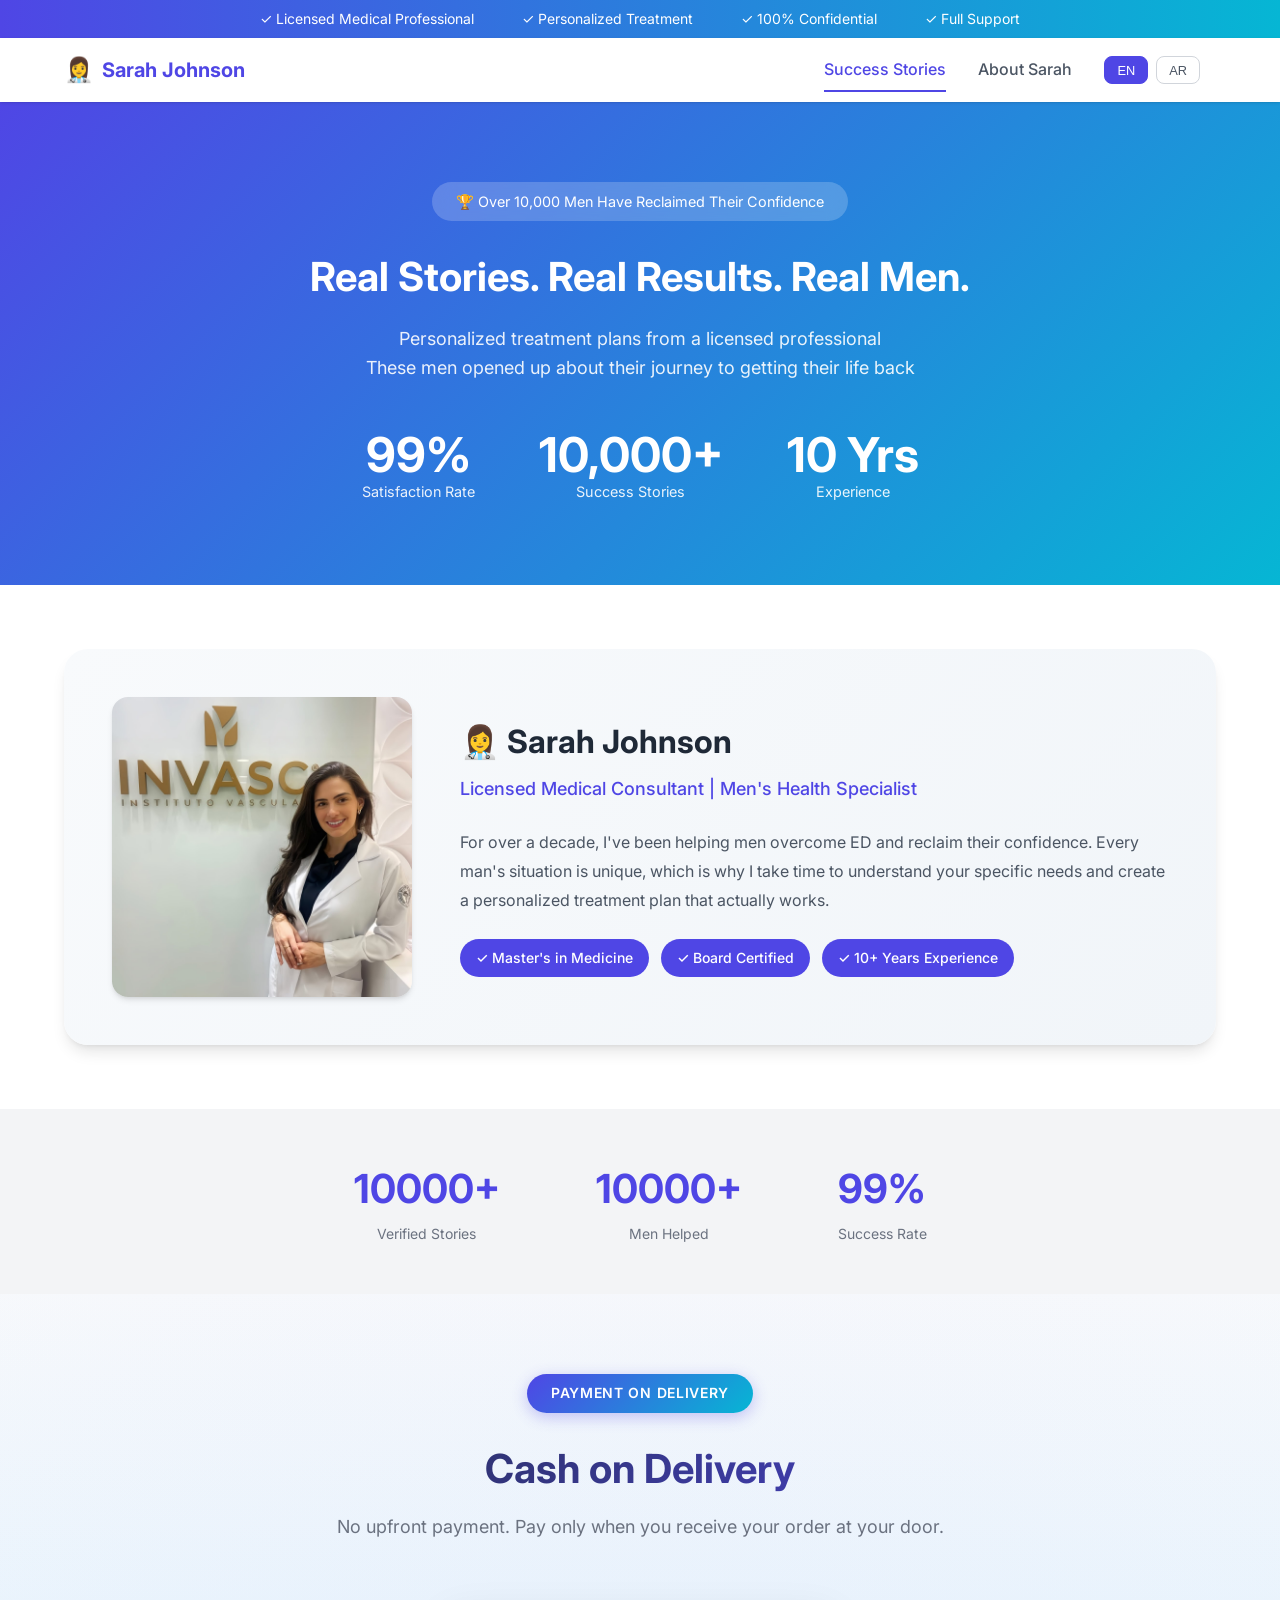
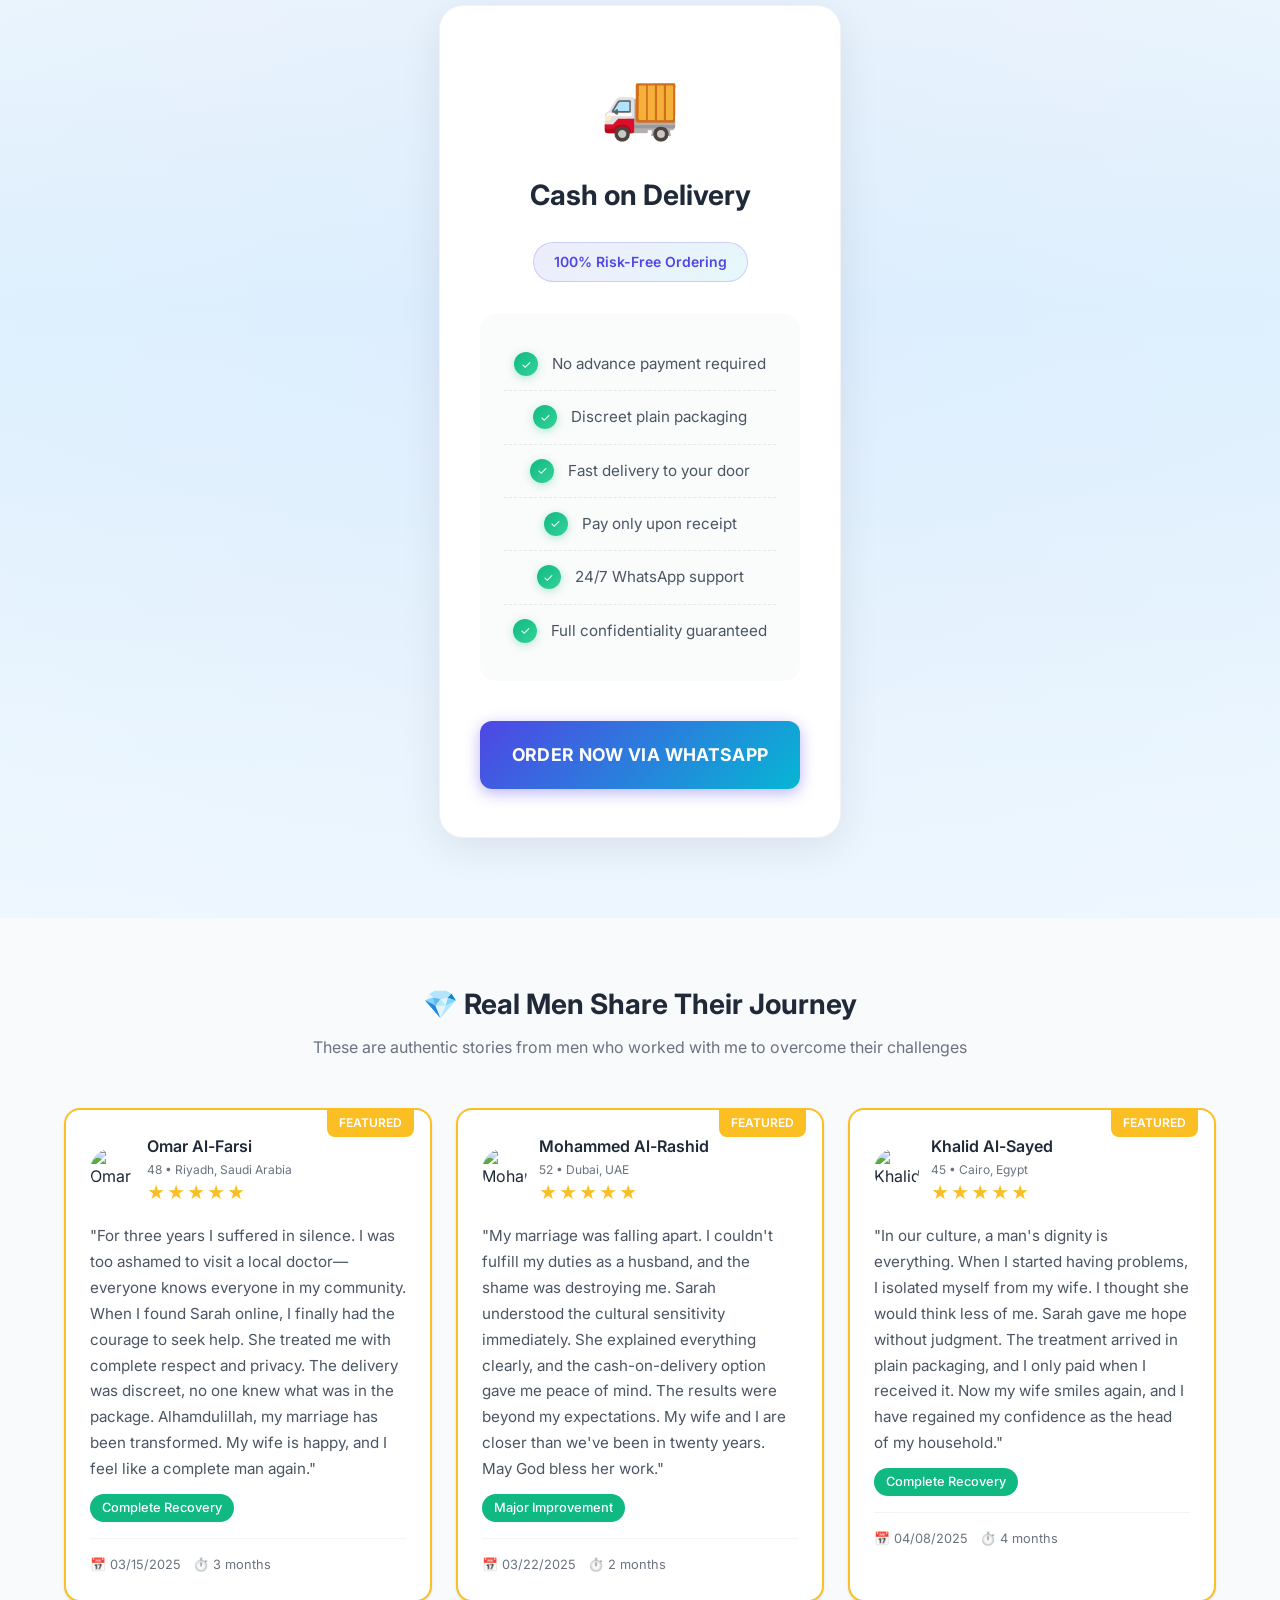
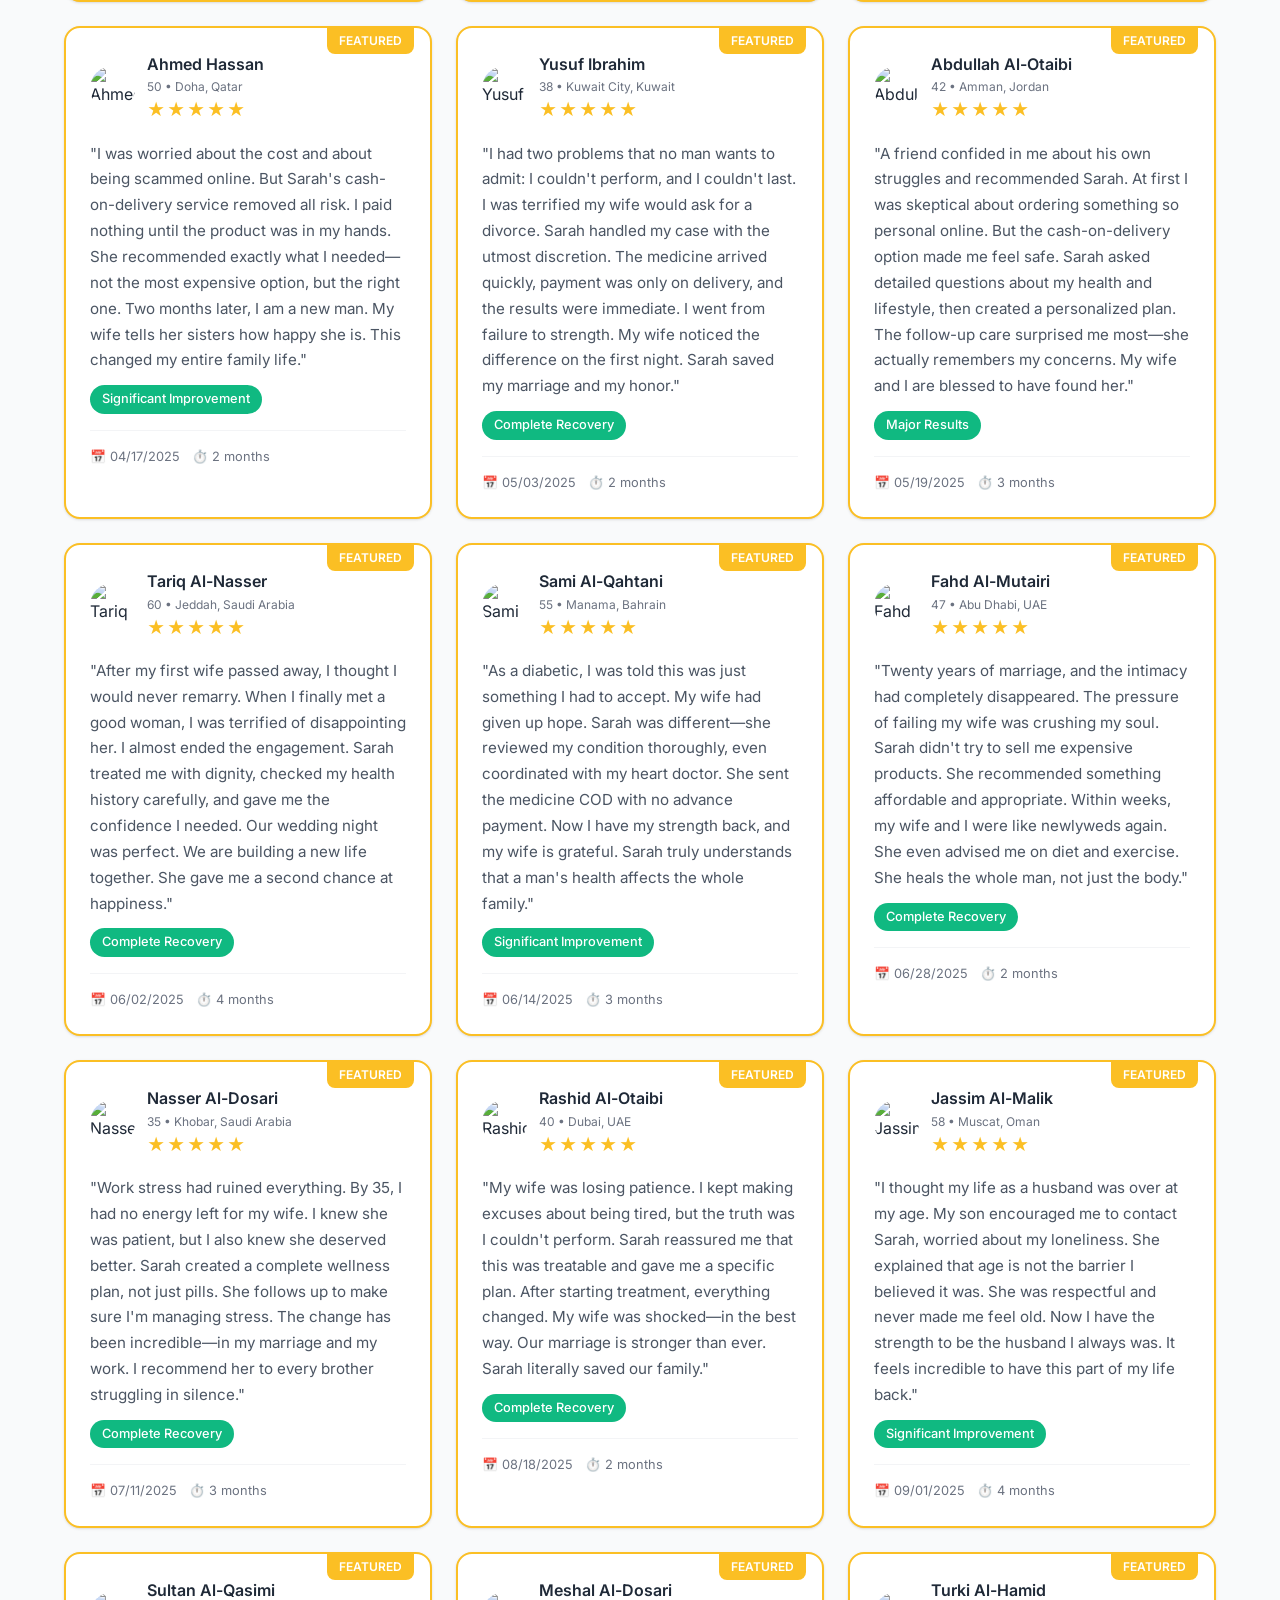
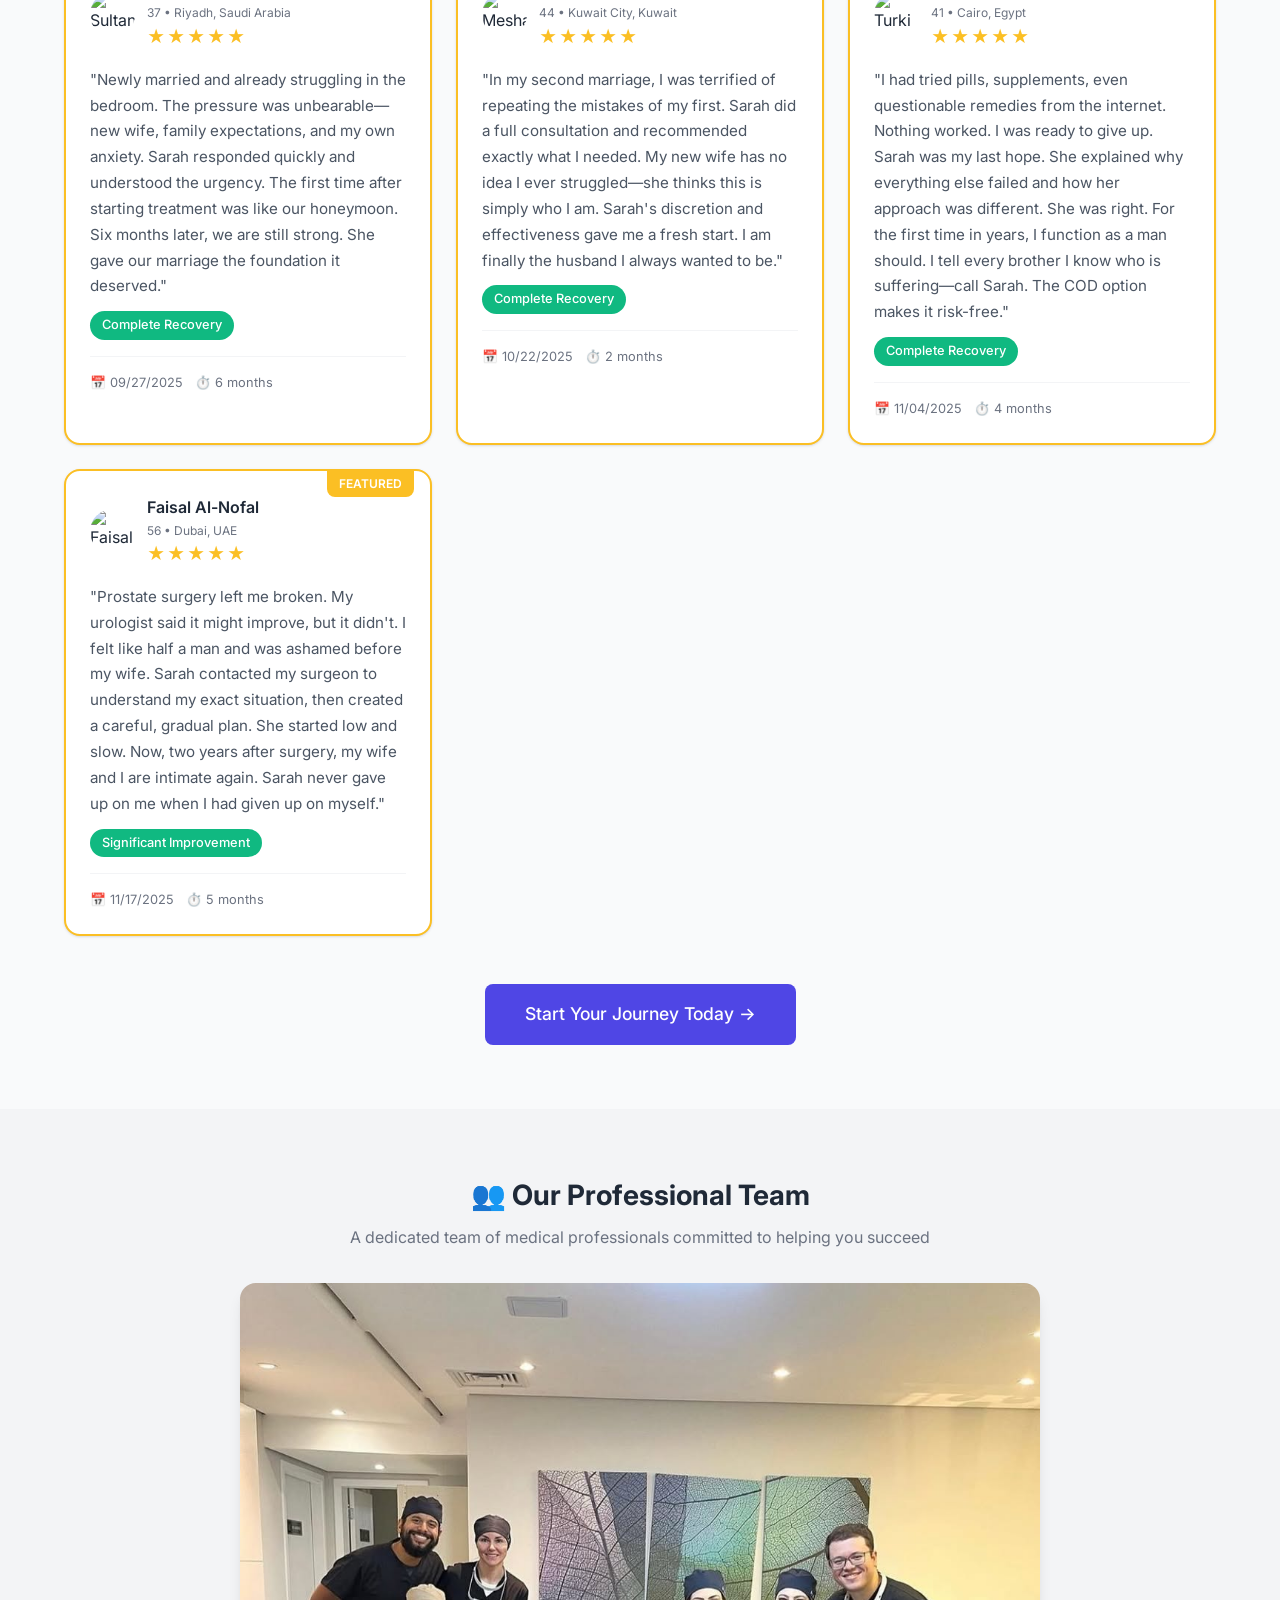
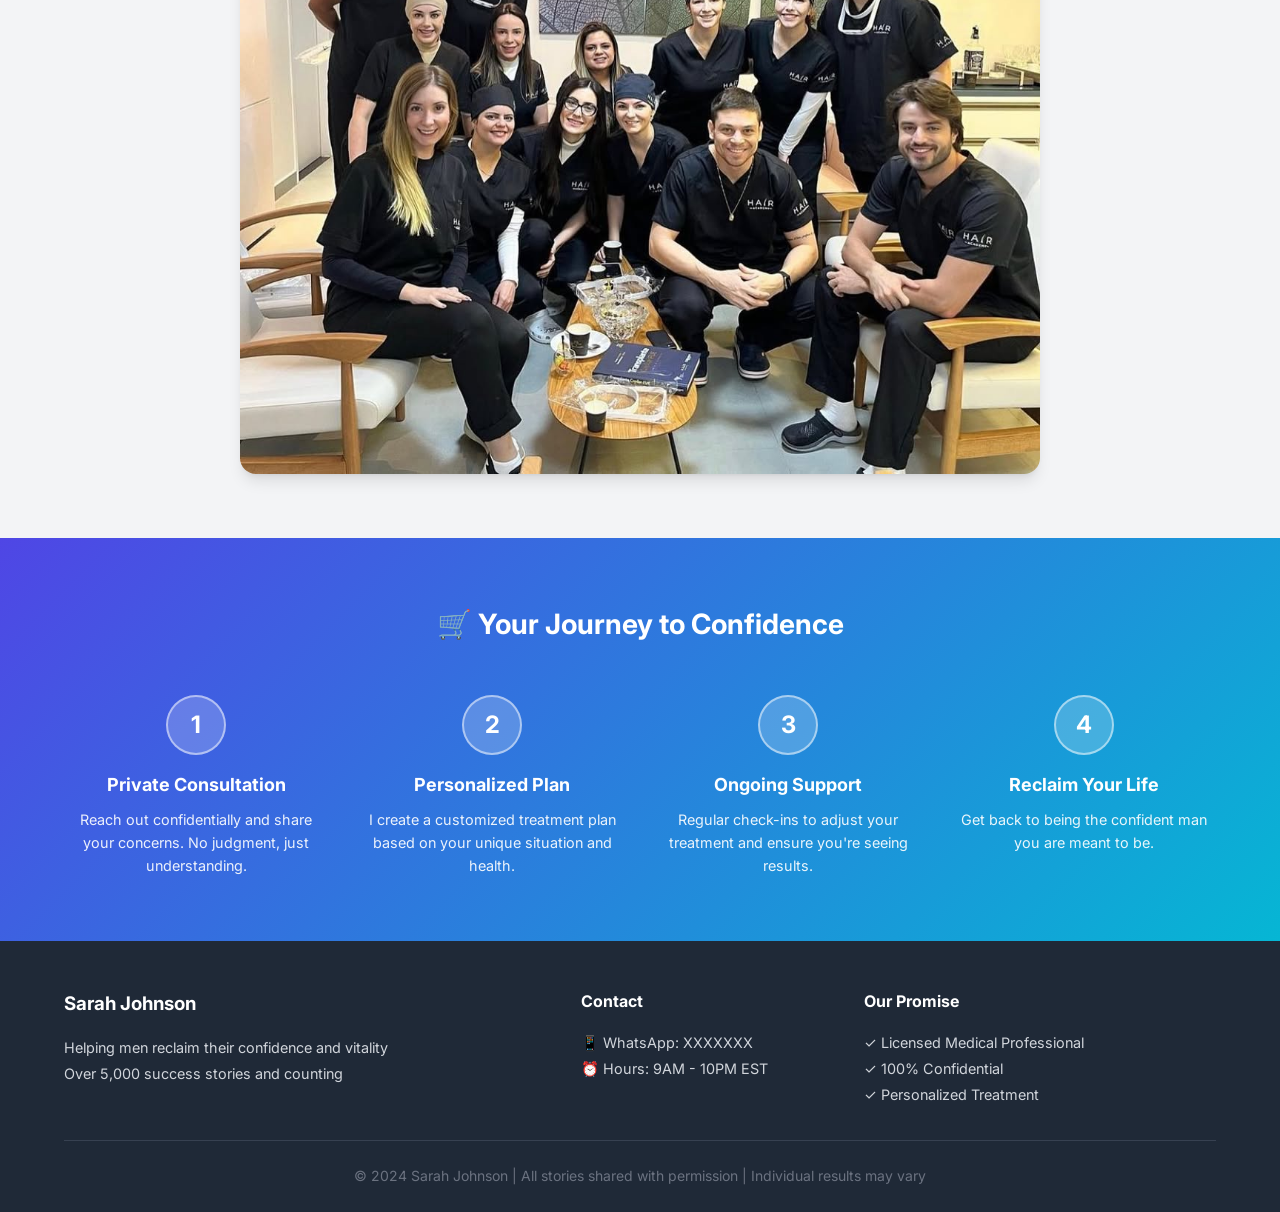
==== index.html @ 8a9eb0ef "Replace pricing with COD, update Arab avatars and culturally localized reviews" ====
<!DOCTYPE html>
<html lang="en">
<head>
    <meta charset="UTF-8">
    <meta name="viewport" content="width=device-width, initial-scale=1.0">
    <title>Sarah Johnson - Real Success Stories</title>
    <link rel="stylesheet" href="styles.css">
    <link href="https://fonts.googleapis.com/css2?family=Inter:wght@400;500;600;700&display=swap" rel="stylesheet">
</head>
<body>
    <!-- Trust Bar -->
    <div class="trust-bar">
        <div class="container">
            <span>✓ <span data-i18n="trust_licensed">Licensed Medical Professional</span></span>
            <span>✓ <span data-i18n="trust_personalized">Personalized Treatment</span></span>
            <span>✓ <span data-i18n="trust_confidential">100% Confidential</span></span>
            <span>✓ <span data-i18n="trust_support">Full Support</span></span>
        </div>
    </div>

    <!-- Navigation -->
    <nav class="navbar">
        <div class="container">
            <a href="index.html" class="logo">
                <span class="logo-icon">👩‍⚕️</span>
                <span data-i18n="sarah_name">Sarah Johnson</span>
            </a>
            <div class="nav-links">
                <a href="index.html" class="active" data-i18n="nav_home">Success Stories</a>
                <a href="about.html" data-i18n="nav_about">About Sarah</a>
                <div class="lang-switcher">
                    <button class="lang-btn" data-lang="en" onclick="setLanguage('en')">EN</button>
                    <button class="lang-btn" data-lang="ar" onclick="setLanguage('ar')">AR</button>
                </div>
            </div>
            <button class="mobile-menu-btn" onclick="toggleMobileMenu()">☰</button>
        </div>
    </nav>

    <!-- Mobile Menu -->
    <div class="mobile-menu" id="mobileMenu">
        <a href="index.html" data-i18n="nav_home">Success Stories</a>
        <a href="about.html" data-i18n="nav_about">About Sarah</a>
        <div style="padding: 0.75rem 1rem;">
            <button class="lang-btn" data-lang="en" onclick="setLanguage('en')">EN</button>
            <button class="lang-btn" data-lang="ar" onclick="setLanguage('ar')">AR</button>
        </div>
    </div>

    <!-- Hero Section -->
    <section class="hero">
        <div class="container">
            <div class="hero-badge">🏆 <span data-i18n="hero_badge">Over 10,000 Men Have Reclaimed Their Confidence</span></div>
            <h1 data-i18n="hero_title">Real Stories. Real Results. Real Men.</h1>
            <p><span data-i18n="hero_desc">Personalized treatment plans from a licensed professional</span><br><span data-i18n="hero_subdesc">These men opened up about their journey to getting their life back</span></p>
            <div class="hero-stats">
                <div class="hero-stat">
                    <span class="hero-stat-number" data-i18n="hero_stat1_num">99%</span>
                    <span class="hero-stat-label" data-i18n="hero_stat1_label">Satisfaction Rate</span>
                </div>
                <div class="hero-stat">
                    <span class="hero-stat-number" data-i18n="hero_stat2_num">10,000+</span>
                    <span class="hero-stat-label" data-i18n="hero_stat2_label">Success Stories</span>
                </div>
                <div class="hero-stat">
                    <span class="hero-stat-number" data-i18n="hero_stat3_num">10 Yrs</span>
                    <span class="hero-stat-label" data-i18n="hero_stat3_label">Experience</span>
                </div>
            </div>
        </div>
    </section>

    <!-- Sarah Intro -->
    <section class="sarah-intro">
        <div class="container">
            <div class="sarah-card">
                <div class="sarah-image">
                    <img src="sarah.jpg" alt="Sarah Johnson" onerror="this.style.display='none'">
                </div>
                <div class="sarah-info">
                    <h2>👩‍⚕️ <span data-i18n="sarah_name">Sarah Johnson</span></h2>
                    <p class="sarah-title" data-i18n="sarah_title">Licensed Medical Consultant | Men's Health Specialist</p>
                    <p class="sarah-desc" data-i18n="sarah_desc">For over a decade, I've been helping men overcome ED and reclaim their confidence. Every man's situation is unique, which is why I take time to understand your specific needs and create a personalized treatment plan that actually works.</p>
                    <div class="sarah-certs">
                        <span class="cert-badge">✓ <span data-i18n="sarah_cert1">Master's in Medicine</span></span>
                        <span class="cert-badge">✓ <span data-i18n="sarah_cert2">Board Certified</span></span>
                        <span class="cert-badge">✓ <span data-i18n="sarah_cert3">10+ Years Experience</span></span>
                    </div>
                </div>
            </div>
        </div>
    </section>

    <!-- Stats -->
    <section class="stats">
        <div class="container">
            <div class="stat-item">
                <span class="stat-number" id="totalReviews">0</span>
                <span class="stat-label" data-i18n="stat_reviews">Verified Stories</span>
            </div>
            <div class="stat-item">
                <span class="stat-number" id="verifiedClients">0</span>
                <span class="stat-label" data-i18n="stat_clients">Men Helped</span>
            </div>
            <div class="stat-item">
                <span class="stat-number" id="successRate">0%</span>
                <span class="stat-label" data-i18n="stat_rate">Success Rate</span>
            </div>
        </div>
    </section>

    <!-- COD Section -->
    <section class="pricing-section">
        <div class="container">
            <div class="section-header">
                <span class="section-badge" data-i18n="cod_badge">Payment on Delivery</span>
                <h2 data-i18n="cod_title">Cash on Delivery</h2>
                <p data-i18n="cod_desc">No upfront payment. Pay only when you receive your order at your door.</p>
            </div>
            <div class="pricing-cards">
                <div class="pricing-card" style="grid-column: 1 / -1; max-width: 600px; margin: 0 auto;">
                    <div style="font-size: 4rem; margin-bottom: 1rem;">🚚</div>
                    <h3 class="pricing-title" data-i18n="cod_title">Cash on Delivery</h3>
                    <div class="pricing-subtitle" data-i18n="cod_subtitle">100% Risk-Free Ordering</div>
                    <ul class="pricing-features" style="text-align: center;">
                        <li style="justify-content: center;"><span class="check">✓</span> <span data-i18n="cod_feat1">No advance payment required</span></li>
                        <li style="justify-content: center;"><span class="check">✓</span> <span data-i18n="cod_feat2">Discreet plain packaging</span></li>
                        <li style="justify-content: center;"><span class="check">✓</span> <span data-i18n="cod_feat3">Fast delivery to your door</span></li>
                        <li style="justify-content: center;"><span class="check">✓</span> <span data-i18n="cod_feat4">Pay only upon receipt</span></li>
                        <li style="justify-content: center;"><span class="check">✓</span> <span data-i18n="cod_feat5">24/7 WhatsApp support</span></li>
                        <li style="justify-content: center;"><span class="check">✓</span> <span data-i18n="cod_feat6">Full confidentiality guaranteed</span></li>
                    </ul>
                    <a href="#" class="pricing-btn pricing-btn-primary" onclick="alert(getTranslation('alert_contact', currentLang)); return false;" data-i18n="cod_btn">Order Now via WhatsApp</a>
                </div>
            </div>
        </div>
    </section>

    <!-- Featured Reviews -->
    <section class="featured-reviews">
        <div class="container">
            <div class="section-header">
                <h2>💎 <span data-i18n="reviews_title">Real Men Share Their Journey</span></h2>
                <p data-i18n="reviews_desc">These are authentic stories from men who worked with me to overcome their challenges</p>
            </div>
            <div class="reviews-grid" id="featuredReviews">
                <!-- Reviews loaded by JavaScript -->
            </div>
            <div class="text-center" style="margin-top: 3rem;">
                <a href="#" class="btn-primary btn-large" onclick="alert(getTranslation('alert_contact', currentLang)); return false;" data-i18n="btn_start">Start Your Journey Today →</a>
            </div>
        </div>
    </section>

    <!-- Team Section -->
    <section class="team-section">
        <div class="container">
            <h2>👥 <span data-i18n="team_title">Our Professional Team</span></h2>
            <p class="section-desc" data-i18n="team_desc">A dedicated team of medical professionals committed to helping you succeed</p>
            <div class="team-image">
                <img src="team.jpg" alt="Our Medical Team" onerror="this.style.display='none'; this.parentElement.innerHTML='<div style=\'padding: 80px; text-align: center; color: #999;\'>Team Photo</div>';">
            </div>
        </div>
    </section>

    <!-- Process -->
    <section class="process">
        <div class="container">
            <h2>🛒 <span data-i18n="process_title">Your Journey to Confidence</span></h2>
            <div class="process-steps">
                <div class="process-step">
                    <div class="step-number">1</div>
                    <h3 data-i18n="step1_title">Private Consultation</h3>
                    <p data-i18n="step1_desc">Reach out confidentially and share your concerns. No judgment, just understanding.</p>
                </div>
                <div class="process-step">
                    <div class="step-number">2</div>
                    <h3 data-i18n="step2_title">Personalized Plan</h3>
                    <p data-i18n="step2_desc">I create a customized treatment plan based on your unique situation and health.</p>
                </div>
                <div class="process-step">
                    <div class="step-number">3</div>
                    <h3 data-i18n="step3_title">Ongoing Support</h3>
                    <p data-i18n="step3_desc">Regular check-ins to adjust your treatment and ensure you're seeing results.</p>
                </div>
                <div class="process-step">
                    <div class="step-number">4</div>
                    <h3 data-i18n="step4_title">Reclaim Your Life</h3>
                    <p data-i18n="step4_desc">Get back to being the confident man you are meant to be.</p>
                </div>
            </div>
        </div>
    </section>

    <!-- Footer -->
    <footer class="footer">
        <div class="container">
            <div class="footer-content">
                <div class="footer-section">
                    <h3 data-i18n="sarah_name">Sarah Johnson</h3>
                    <p><span data-i18n="footer_tagline">Helping men reclaim their confidence and vitality</span><br><span data-i18n="footer_stories">Over 5,000 success stories and counting</span></p>
                </div>
                <div class="footer-section">
                    <h4 data-i18n="footer_contact">Contact</h4>
                    <p>📱 <span data-i18n="footer_whatsapp">WhatsApp: XXXXXXX</span></p>
                    <p>⏰ <span data-i18n="footer_hours">Hours: 9AM - 10PM EST</span></p>
                </div>
                <div class="footer-section">
                    <h4 data-i18n="footer_promise">Our Promise</h4>
                    <p>✓ <span data-i18n="trust_licensed">Licensed Professional</span><br>✓ <span data-i18n="trust_confidential">100% Confidential</span><br>✓ <span data-i18n="trust_personalized">Personalized Care</span></p>
                </div>
            </div>
            <div class="footer-bottom">
                <p data-i18n="footer_copy">© 2024 Sarah Johnson | All stories shared with permission | Individual results may vary</p>
            </div>
        </div>
    </footer>

    <script src="data.js"></script>
    <script src="app.js"></script>
</body>
</html>
---- styles.css ----
/* Base Styles Reset */
* {
    margin: 0;
    padding: 0;
    box-sizing: border-box;
}

:root {
    --primary-color: #4f46e5;
    --primary-hover: #4338ca;
    --secondary-color: #06b6d4;
    --success-color: #10b981;
    --warning-color: #f59e0b;
    --danger-color: #ef4444;
    --gold-color: #fbbf24;
    --gray-50: #f9fafb;
    --gray-100: #f3f4f6;
    --gray-200: #e5e7eb;
    --gray-300: #d1d5db;
    --gray-400: #9ca3af;
    --gray-500: #6b7280;
    --gray-600: #4b5563;
    --gray-700: #374151;
    --gray-800: #1f2937;
    --gray-900: #111827;
    --shadow-sm: 0 1px 2px 0 rgba(0, 0, 0, 0.05);
    --shadow: 0 1px 3px 0 rgba(0, 0, 0, 0.1), 0 1px 2px -1px rgba(0, 0, 0, 0.1);
    --shadow-md: 0 4px 6px -1px rgba(0, 0, 0, 0.1), 0 2px 4px -2px rgba(0, 0, 0, 0.1);
    --shadow-lg: 0 10px 15px -3px rgba(0, 0, 0, 0.1), 0 4px 6px -4px rgba(0, 0, 0, 0.1);
    --shadow-xl: 0 20px 25px -5px rgba(0, 0, 0, 0.1), 0 8px 10px -6px rgba(0, 0, 0, 0.1);
    --radius-sm: 0.25rem;
    --radius: 0.5rem;
    --radius-md: 0.75rem;
    --radius-lg: 1rem;
    --radius-xl: 1.5rem;
}

body {
    font-family: 'Inter', -apple-system, BlinkMacSystemFont, 'Segoe UI', Roboto, 'Helvetica Neue', Arial, sans-serif;
    line-height: 1.6;
    color: var(--gray-800);
    background-color: var(--gray-50);
}

body[dir="rtl"] {
    font-family: 'Inter', 'Segoe UI', 'Tahoma', 'Arial', sans-serif;
}

.container {
    max-width: 1200px;
    margin: 0 auto;
    padding: 0 1.5rem;
}

/* Language Switcher */
.lang-switcher {
    display: flex;
    align-items: center;
    gap: 0.5rem;
    margin-right: 1rem;
}

body[dir="rtl"] .lang-switcher {
    margin-right: 0;
    margin-left: 1rem;
}

.lang-btn {
    background: transparent;
    border: 1px solid var(--gray-300);
    color: var(--gray-600);
    padding: 0.35rem 0.75rem;
    border-radius: var(--radius);
    font-size: 0.8rem;
    font-weight: 500;
    cursor: pointer;
    transition: all 0.2s;
}

.lang-btn:hover,
.lang-btn.active {
    background: var(--primary-color);
    color: white;
    border-color: var(--primary-color);
}

/* Top Trust Bar */
.trust-bar {
    background: linear-gradient(90deg, var(--primary-color), var(--secondary-color));
    color: white;
    padding: 0.5rem 0;
}

.trust-bar .container {
    display: flex;
    justify-content: center;
    gap: 3rem;
    font-size: 0.875rem;
}

.trust-bar span {
    display: flex;
    align-items: center;
    gap: 0.25rem;
}

body[dir="rtl"] .trust-bar span {
    flex-direction: row-reverse;
}

/* Navigation Bar */
.navbar {
    background: white;
    box-shadow: var(--shadow);
    position: sticky;
    top: 0;
    z-index: 100;
}

.navbar .container {
    display: flex;
    align-items: center;
    justify-content: space-between;
    height: 4rem;
}

.logo {
    display: flex;
    align-items: center;
    gap: 0.5rem;
    font-size: 1.25rem;
    font-weight: 700;
    color: var(--primary-color);
    text-decoration: none;
}

body[dir="rtl"] .logo {
    flex-direction: row-reverse;
}

.logo-icon {
    font-size: 1.5rem;
}

.nav-links {
    display: flex;
    align-items: center;
    gap: 2rem;
}

.nav-links a {
    color: var(--gray-600);
    text-decoration: none;
    font-weight: 500;
    padding: 0.5rem 0;
    border-bottom: 2px solid transparent;
    transition: all 0.2s;
}

.nav-links a:hover,
.nav-links a.active {
    color: var(--primary-color);
    border-bottom-color: var(--primary-color);
}

.mobile-menu-btn {
    display: none;
    background: none;
    border: none;
    font-size: 1.5rem;
    cursor: pointer;
    color: var(--gray-600);
}

.mobile-menu {
    display: none;
    position: absolute;
    top: 4rem;
    left: 0;
    right: 0;
    background: white;
    box-shadow: var(--shadow-lg);
    padding: 1rem;
    z-index: 99;
}

.mobile-menu a {
    display: block;
    padding: 0.75rem 1rem;
    color: var(--gray-700);
    text-decoration: none;
    border-radius: var(--radius);
    transition: background 0.2s;
}

.mobile-menu a:hover {
    background: var(--gray-100);
}

.mobile-menu.show {
    display: block;
}

/* Hero Section */
.hero {
    background: linear-gradient(135deg, var(--primary-color) 0%, var(--secondary-color) 100%);
    color: white;
    padding: 5rem 0;
    text-align: center;
}

.hero-badge {
    display: inline-block;
    background: rgba(255,255,255,0.2);
    padding: 0.5rem 1.5rem;
    border-radius: 2rem;
    font-size: 0.9rem;
    margin-bottom: 1.5rem;
    backdrop-filter: blur(10px);
}

.hero h1 {
    font-size: 2.5rem;
    font-weight: 700;
    margin-bottom: 1rem;
}

.hero p {
    font-size: 1.125rem;
    opacity: 0.9;
    margin-bottom: 2rem;
}

.hero-stats {
    display: flex;
    justify-content: center;
    gap: 4rem;
    margin-top: 3rem;
}

.hero-stat {
    text-align: center;
}

.hero-stat-number {
    display: block;
    font-size: 3rem;
    font-weight: 700;
    line-height: 1;
}

.hero-stat-label {
    font-size: 0.9rem;
    opacity: 0.9;
    margin-top: 0.5rem;
}

/* Sarah Intro Card */
.sarah-intro {
    padding: 4rem 0;
    background: white;
}

.sarah-card {
    display: grid;
    grid-template-columns: 300px 1fr;
    gap: 3rem;
    background: linear-gradient(135deg, #f8fafc 0%, #f1f5f9 100%);
    border-radius: var(--radius-xl);
    padding: 3rem;
    box-shadow: var(--shadow-lg);
    align-items: center;
}

body[dir="rtl"] .sarah-card {
    direction: rtl;
}

.sarah-image {
    width: 100%;
    aspect-ratio: 1;
    border-radius: var(--radius-lg);
    overflow: hidden;
    box-shadow: var(--shadow-md);
}

.sarah-image img {
    width: 100%;
    height: 100%;
    object-fit: cover;
}

.sarah-info h2 {
    font-size: 2rem;
    color: var(--gray-800);
    margin-bottom: 0.5rem;
}

.sarah-title {
    font-size: 1.125rem;
    color: var(--primary-color);
    font-weight: 500;
    margin-bottom: 1.5rem;
}

.sarah-desc {
    color: var(--gray-600);
    line-height: 1.8;
    margin-bottom: 1.5rem;
    font-size: 1rem;
}

.sarah-certs {
    display: flex;
    gap: 0.75rem;
    flex-wrap: wrap;
}

body[dir="rtl"] .sarah-certs {
    flex-direction: row-reverse;
    justify-content: flex-start;
}

.cert-badge {
    background: var(--primary-color);
    color: white;
    padding: 0.5rem 1rem;
    border-radius: 2rem;
    font-size: 0.875rem;
    font-weight: 500;
}

/* Statistics */
.stats {
    background: var(--gray-100);
    padding: 3rem 0;
}

.stats .container {
    display: flex;
    justify-content: center;
    gap: 6rem;
}

.stat-item {
    text-align: center;
}

.stat-number {
    display: block;
    font-size: 2.5rem;
    font-weight: 700;
    color: var(--primary-color);
}

.stat-label {
    color: var(--gray-500);
    font-size: 0.875rem;
}

/* Featured Reviews */
.featured-reviews {
    padding: 4rem 0;
}

.section-header {
    text-align: center;
    margin-bottom: 3rem;
}

.section-header h2 {
    font-size: 1.75rem;
    color: var(--gray-800);
    margin-bottom: 0.5rem;
}

.section-header p {
    color: var(--gray-500);
}

.reviews-grid {
    display: grid;
    grid-template-columns: repeat(3, 1fr);
    gap: 1.5rem;
}

.review-card {
    background: white;
    border-radius: var(--radius-lg);
    padding: 1.5rem;
    box-shadow: var(--shadow);
    border: 1px solid var(--gray-200);
    transition: all 0.3s;
    text-align: left;
}

body[dir="rtl"] .review-card {
    text-align: right;
}

.review-card:hover {
    box-shadow: var(--shadow-lg);
    transform: translateY(-3px);
}

.review-card.featured {
    border: 2px solid var(--gold-color);
    position: relative;
}

.review-card.featured::before {
    content: 'FEATURED';
    position: absolute;
    top: -1px;
    right: 1rem;
    background: var(--gold-color);
    color: white;
    font-size: 0.75rem;
    font-weight: 600;
    padding: 0.25rem 0.75rem;
    border-radius: 0 0 var(--radius) var(--radius);
}

body[dir="rtl"] .review-card.featured::before {
    right: auto;
    left: 1rem;
    border-radius: 0 0 var(--radius) var(--radius);
}

.review-header {
    display: flex;
    align-items: center;
    justify-content: space-between;
    margin-bottom: 1rem;
}

.reviewer-info {
    display: flex;
    align-items: center;
    gap: 0.75rem;
}

body[dir="rtl"] .reviewer-info {
    flex-direction: row-reverse;
}

.reviewer-avatar {
    width: 45px;
    height: 45px;
    border-radius: 50%;
    background: linear-gradient(135deg, var(--primary-color), var(--secondary-color));
    color: white;
    display: flex;
    align-items: center;
    justify-content: center;
    font-weight: 600;
    font-size: 1rem;
    flex-shrink: 0;
}

.reviewer-avatar-img {
    width: 45px;
    height: 45px;
    border-radius: 50%;
    object-fit: cover;
    flex-shrink: 0;
}

.reviewer-name {
    font-weight: 600;
    color: var(--gray-800);
}

.reviewer-name span {
    display: block;
    font-size: 0.75rem;
    color: var(--gray-500);
    font-weight: 400;
}

.review-rating {
    display: flex;
    gap: 0.125rem;
}

body[dir="rtl"] .review-rating {
    flex-direction: row-reverse;
    justify-content: flex-end;
}

.star {
    color: var(--gold-color);
    font-size: 1.1rem;
}

.star.empty {
    color: var(--gray-300);
}

.review-product {
    font-size: 0.875rem;
    color: var(--primary-color);
    font-weight: 500;
    margin-bottom: 0.75rem;
    padding: 0.375rem 0.75rem;
    background: rgba(79, 70, 229, 0.1);
    border-radius: var(--radius);
    display: inline-block;
}

.review-content {
    color: var(--gray-600);
    line-height: 1.7;
    font-size: 0.95rem;
}

.review-meta {
    display: flex;
    flex-wrap: wrap;
    gap: 0.75rem;
    margin-top: 1rem;
    padding-top: 1rem;
    border-top: 1px solid var(--gray-100);
    font-size: 0.8rem;
    color: var(--gray-500);
}

body[dir="rtl"] .review-meta {
    flex-direction: row-reverse;
    justify-content: flex-start;
}

.effect-tag {
    display: inline-block;
    padding: 0.25rem 0.75rem;
    background: var(--success-color);
    color: white;
    font-size: 0.8rem;
    border-radius: 2rem;
    margin-top: 0.75rem;
    font-weight: 500;
}

/* Team Section */
.team-section {
    background: var(--gray-100);
    padding: 4rem 0;
}

.team-section h2 {
    text-align: center;
    font-size: 1.75rem;
    margin-bottom: 0.5rem;
}

.team-section .section-desc {
    text-align: center;
    color: var(--gray-500);
    margin-bottom: 2rem;
}

.team-image {
    max-width: 800px;
    margin: 0 auto;
    border-radius: var(--radius-lg);
    overflow: hidden;
    box-shadow: var(--shadow-lg);
}

.team-image img {
    width: 100%;
    height: auto;
    display: block;
}

/* Process Steps */
.process {
    background: linear-gradient(135deg, var(--primary-color) 0%, var(--secondary-color) 100%);
    color: white;
    padding: 4rem 0;
}

.process h2 {
    text-align: center;
    font-size: 1.75rem;
    margin-bottom: 3rem;
}

.process-steps {
    display: grid;
    grid-template-columns: repeat(4, 1fr);
    gap: 2rem;
}

.process-step {
    text-align: center;
}

.step-number {
    width: 60px;
    height: 60px;
    background: rgba(255,255,255,0.2);
    border-radius: 50%;
    display: flex;
    align-items: center;
    justify-content: center;
    font-size: 1.5rem;
    font-weight: 700;
    margin: 0 auto 1rem;
    border: 2px solid rgba(255,255,255,0.5);
}

.process-step h3 {
    font-size: 1.125rem;
    margin-bottom: 0.5rem;
}

.process-step p {
    opacity: 0.9;
    font-size: 0.9rem;
}

/* Buttons */
.btn-primary {
    display: inline-block;
    padding: 0.75rem 1.5rem;
    background: var(--primary-color);
    color: white;
    border: none;
    border-radius: var(--radius);
    font-size: 1rem;
    font-weight: 500;
    cursor: pointer;
    transition: all 0.2s;
    text-decoration: none;
}

.btn-primary:hover {
    background: var(--primary-hover);
    transform: translateY(-2px);
    box-shadow: var(--shadow-md);
}

.btn-large {
    padding: 1rem 2.5rem;
    font-size: 1.1rem;
}

.text-center {
    text-align: center;
}

/* Footer */
.footer {
    background: var(--gray-800);
    color: var(--gray-300);
    padding: 3rem 0 1.5rem;
}

.footer-content {
    display: grid;
    grid-template-columns: 2fr 1fr 1.5fr;
    gap: 3rem;
    margin-bottom: 2rem;
}

.footer-section h3,
.footer-section h4 {
    color: white;
    margin-bottom: 1rem;
}

.footer-section p {
    font-size: 0.9rem;
    line-height: 1.8;
}

.footer-bottom {
    border-top: 1px solid var(--gray-700);
    padding-top: 1.5rem;
    text-align: center;
    font-size: 0.875rem;
    color: var(--gray-500);
}

/* Page Header */
.page-header {
    background: linear-gradient(135deg, var(--primary-color) 0%, var(--secondary-color) 100%);
    color: white;
    padding: 3rem 0;
    text-align: center;
}

.page-header h1 {
    font-size: 2rem;
    font-weight: 700;
    margin-bottom: 0.5rem;
}

.page-header p {
    opacity: 0.9;
}

/* About Page Styles */
.about-section {
    padding: 3rem 0;
}

.about-content {
    max-width: 900px;
    margin: 0 auto;
}

.about-card {
    background: white;
    border-radius: var(--radius-lg);
    padding: 2rem;
    margin-bottom: 1.5rem;
    box-shadow: var(--shadow);
}

.about-card h2 {
    font-size: 1.5rem;
    margin-bottom: 1.5rem;
    color: var(--gray-800);
}

/* Sarah Profile */
.sarah-profile {
    display: grid;
    grid-template-columns: 280px 1fr;
    gap: 2.5rem;
    align-items: start;
}

body[dir="rtl"] .sarah-profile {
    direction: rtl;
}

.profile-image {
    border-radius: var(--radius-lg);
    overflow: hidden;
    box-shadow: var(--shadow-md);
}

.profile-image img {
    width: 100%;
    height: auto;
    display: block;
}

.profile-info h2 {
    font-size: 2rem;
    margin-bottom: 0.5rem;
}

.profile-title {
    color: var(--primary-color);
    font-weight: 500;
    font-size: 1.125rem;
    margin-bottom: 1rem;
}

.profile-divider {
    width: 60px;
    height: 3px;
    background: var(--primary-color);
    margin: 1rem 0;
}

body[dir="rtl"] .profile-divider {
    margin: 1rem auto 1rem 0;
}

.profile-info p {
    color: var(--gray-600);
    line-height: 1.8;
    margin-bottom: 1rem;
}

/* Qualifications List */
.qualification-list {
    display: grid;
    gap: 1.25rem;
}

.qual-item {
    display: flex;
    gap: 1rem;
    align-items: flex-start;
}

body[dir="rtl"] .qual-item {
    flex-direction: row-reverse;
}

.qual-icon {
    font-size: 1.5rem;
}

.qual-item h4 {
    font-size: 1rem;
    color: var(--gray-800);
    margin-bottom: 0.25rem;
}

.qual-item p {
    color: var(--gray-500);
    font-size: 0.9rem;
}

/* Service Features */
.features-grid {
    display: grid;
    grid-template-columns: repeat(2, 1fr);
    gap: 1.5rem;
}

.feature-item {
    display: flex;
    flex-direction: column;
    gap: 0.5rem;
}

body[dir="rtl"] .feature-item {
    align-items: flex-end;
    text-align: right;
}

.feature-icon {
    width: 40px;
    height: 40px;
    background: var(--primary-color);
    color: white;
    border-radius: 50%;
    display: flex;
    align-items: center;
    justify-content: center;
    font-weight: 600;
    font-size: 1.1rem;
}

.feature-item h3 {
    font-size: 1.1rem;
    color: var(--gray-800);
}

.feature-item p {
    font-size: 0.9rem;
    color: var(--gray-500);
}

/* Work Scene Images */
.work-image, .team-photo {
    border-radius: var(--radius-lg);
    overflow: hidden;
    box-shadow: var(--shadow-md);
}

.work-image img, .team-photo img {
    width: 100%;
    height: auto;
    display: block;
}

.team-photo {
    max-width: 700px;
    margin: 0 auto;
}

/* Contact Info */
.contact-card {
    background: linear-gradient(135deg, var(--primary-color), var(--secondary-color));
    color: white;
}

.contact-card h2 {
    color: white;
}

.contact-card > p {
    color: rgba(255,255,255,0.9);
    margin-bottom: 1.5rem;
}

.contact-info-large {
    display: grid;
    grid-template-columns: repeat(3, 1fr);
    gap: 1.5rem;
}

.contact-item {
    display: flex;
    align-items: center;
    gap: 1rem;
    background: rgba(255,255,255,0.15);
    padding: 1.25rem;
    border-radius: var(--radius);
}

body[dir="rtl"] .contact-item {
    flex-direction: row-reverse;
}

.contact-icon {
    font-size: 1.5rem;
}

.contact-label {
    display: block;
    font-size: 0.8rem;
    opacity: 0.8;
    margin-bottom: 0.25rem;
}

.contact-value {
    display: block;
    font-size: 1.1rem;
    font-weight: 600;
}

/* Responsive Design */
@media (max-width: 1024px) {
    .reviews-grid {
        grid-template-columns: repeat(2, 1fr);
    }

    .sarah-card {
        grid-template-columns: 1fr;
    }

    .sarah-image {
        max-width: 300px;
        margin: 0 auto;
    }

    .sarah-profile {
        grid-template-columns: 1fr;
    }

    .profile-image {
        max-width: 300px;
        margin: 0 auto;
    }
}

@media (max-width: 768px) {
    .trust-bar .container {
        gap: 0.75rem;
        font-size: 0.75rem;
        flex-wrap: wrap;
    }

    .nav-links {
        display: none;
    }

    .mobile-menu-btn {
        display: block;
    }

    .hero h1 {
        font-size: 1.75rem;
    }

    .hero-stats {
        gap: 2rem;
    }

    .hero-stat-number {
        font-size: 2rem;
    }

    .stats .container {
        gap: 2rem;
    }

    .reviews-grid,
    .features-grid {
        grid-template-columns: 1fr;
    }

    .process-steps {
        grid-template-columns: 1fr;
    }

    .footer-content {
        grid-template-columns: 1fr;
        gap: 2rem;
    }

    .contact-info-large {
        grid-template-columns: 1fr;
    }

    .sarah-card {
        padding: 2rem 1.5rem;
    }

    .lang-switcher {
        margin: 0;
        position: absolute;
        top: 4.5rem;
        right: 1rem;
    }

    body[dir="rtl"] .lang-switcher {
        right: auto;
        left: 1rem;
    }
}

/* Pricing Section */
.pricing-section {
    background: linear-gradient(180deg, #f8fafc 0%, #e0f2fe 50%, #f0f9ff 100%);
    padding: 5rem 0;
    position: relative;
    overflow: hidden;
}

.pricing-section::before {
    content: '';
    position: absolute;
    top: -50%;
    left: -50%;
    width: 200%;
    height: 200%;
    background: radial-gradient(circle, rgba(79, 70, 229, 0.03) 0%, transparent 70%);
    pointer-events: none;
}

.pricing-section .section-header {
    text-align: center;
    margin-bottom: 4rem;
    position: relative;
    z-index: 1;
}

.pricing-section .section-header h2 {
    font-size: 2.5rem;
    background: linear-gradient(135deg, var(--gray-800) 0%, var(--primary-color) 100%);
    -webkit-background-clip: text;
    -webkit-text-fill-color: transparent;
    background-clip: text;
    margin-bottom: 0.75rem;
}

.pricing-section .section-header p {
    font-size: 1.125rem;
    color: var(--gray-500);
}

.section-badge {
    display: inline-block;
    background: linear-gradient(135deg, var(--primary-color), var(--secondary-color));
    color: white;
    padding: 0.5rem 1.5rem;
    border-radius: 2rem;
    font-size: 0.875rem;
    font-weight: 600;
    margin-bottom: 1.5rem;
    box-shadow: 0 4px 15px rgba(79, 70, 229, 0.3);
    text-transform: uppercase;
    letter-spacing: 0.05em;
}

.pricing-cards {
    display: grid;
    grid-template-columns: repeat(2, 1fr);
    gap: 2.5rem;
    max-width: 1000px;
    margin: 0 auto;
    position: relative;
    z-index: 1;
}

.pricing-card {
    background: white;
    border-radius: 24px;
    padding: 3rem 2.5rem;
    box-shadow: 0 10px 40px rgba(0, 0, 0, 0.08);
    border: 1px solid rgba(229, 231, 235, 0.5);
    text-align: center;
    position: relative;
    transition: all 0.4s cubic-bezier(0.4, 0, 0.2, 1);
    overflow: hidden;
}

.pricing-card::before {
    content: '';
    position: absolute;
    top: 0;
    left: 0;
    right: 0;
    height: 4px;
    background: linear-gradient(90deg, var(--primary-color), var(--secondary-color));
    opacity: 0;
    transition: opacity 0.3s;
}

.pricing-card:hover {
    transform: translateY(-8px);
    box-shadow: 0 20px 60px rgba(0, 0, 0, 0.12);
}

.pricing-card:hover::before {
    opacity: 1;
}

.pricing-card-popular {
    border: 2px solid var(--primary-color);
    box-shadow: 0 10px 40px rgba(79, 70, 229, 0.15);
    transform: scale(1.02);
}

.pricing-card-popular:hover {
    transform: scale(1.02) translateY(-8px);
    box-shadow: 0 25px 70px rgba(79, 70, 229, 0.2);
}

.popular-badge {
    position: absolute;
    top: 0;
    left: 50%;
    transform: translateX(-50%);
    background: linear-gradient(135deg, var(--primary-color), var(--secondary-color));
    color: white;
    padding: 0.5rem 2rem;
    border-radius: 0 0 12px 12px;
    font-size: 0.75rem;
    font-weight: 700;
    text-transform: uppercase;
    letter-spacing: 0.1em;
    box-shadow: 0 4px 15px rgba(79, 70, 229, 0.3);
}

.pricing-title {
    font-size: 1.75rem;
    color: var(--gray-800);
    margin-bottom: 1.5rem;
    font-weight: 700;
}

.pricing-price {
    margin-bottom: 1rem;
    display: flex;
    align-items: flex-start;
    justify-content: center;
    gap: 0.25rem;
}

.pricing-price .currency {
    font-size: 2rem;
    color: var(--primary-color);
    font-weight: 700;
    margin-top: 0.5rem;
}

.pricing-price .amount {
    font-size: 5rem;
    font-weight: 800;
    background: linear-gradient(135deg, var(--primary-color), var(--secondary-color));
    -webkit-background-clip: text;
    -webkit-text-fill-color: transparent;
    background-clip: text;
    line-height: 1;
}

.pricing-subtitle {
    display: inline-flex;
    align-items: center;
    gap: 0.5rem;
    background: linear-gradient(135deg, rgba(79, 70, 229, 0.1), rgba(6, 182, 212, 0.1));
    color: var(--primary-color);
    padding: 0.5rem 1.25rem;
    border-radius: 2rem;
    font-size: 0.875rem;
    font-weight: 600;
    margin-bottom: 2rem;
    border: 1px solid rgba(79, 70, 229, 0.2);
}

.pricing-features {
    list-style: none;
    padding: 0;
    margin: 0 0 2.5rem 0;
    text-align: left;
    background: rgba(249, 250, 251, 0.8);
    border-radius: 16px;
    padding: 1.5rem;
}

body[dir="rtl"] .pricing-features {
    text-align: right;
}

.pricing-features li {
    padding: 0.875rem 0;
    border-bottom: 1px dashed var(--gray-200);
    color: var(--gray-600);
    display: flex;
    align-items: center;
    gap: 0.875rem;
    font-size: 0.95rem;
    transition: all 0.2s;
}

body[dir="rtl"] .pricing-features li {
    flex-direction: row-reverse;
}

.pricing-features li:hover {
    color: var(--gray-800);
    padding-left: 0.5rem;
}

body[dir="rtl"] .pricing-features li:hover {
    padding-left: 0;
    padding-right: 0.5rem;
}

.pricing-features li:last-child {
    border-bottom: none;
}

.pricing-features .check {
    width: 24px;
    height: 24px;
    background: linear-gradient(135deg, var(--success-color), #34d399);
    color: white;
    border-radius: 50%;
    display: flex;
    align-items: center;
    justify-content: center;
    font-size: 0.75rem;
    flex-shrink: 0;
    box-shadow: 0 2px 8px rgba(16, 185, 129, 0.3);
}

.pricing-btn {
    display: block;
    padding: 1.25rem 2rem;
    border-radius: 12px;
    text-decoration: none;
    font-weight: 700;
    font-size: 1.1rem;
    transition: all 0.3s cubic-bezier(0.4, 0, 0.2, 1);
    position: relative;
    overflow: hidden;
    text-transform: uppercase;
    letter-spacing: 0.02em;
}

.pricing-btn::before {
    content: '';
    position: absolute;
    top: 50%;
    left: 50%;
    width: 0;
    height: 0;
    background: rgba(255, 255, 255, 0.2);
    border-radius: 50%;
    transform: translate(-50%, -50%);
    transition: width 0.6s, height 0.6s;
}

.pricing-btn:active::before {
    width: 300px;
    height: 300px;
}

.pricing-btn-outline {
    border: 2px solid var(--primary-color);
    color: var(--primary-color);
    background: white;
}

.pricing-btn-outline:hover {
    background: linear-gradient(135deg, var(--primary-color), var(--secondary-color));
    color: white;
    border-color: transparent;
    transform: translateY(-2px);
    box-shadow: 0 8px 25px rgba(79, 70, 229, 0.3);
}

.pricing-btn-primary {
    background: linear-gradient(135deg, var(--primary-color), var(--secondary-color));
    color: white;
    border: none;
    box-shadow: 0 4px 15px rgba(79, 70, 229, 0.4);
}

.pricing-btn-primary:hover {
    transform: translateY(-2px);
    box-shadow: 0 12px 35px rgba(79, 70, 229, 0.5);
}

@media (max-width: 768px) {
    .pricing-cards {
        grid-template-columns: 1fr;
        gap: 2rem;
        padding: 0 1rem;
    }

    .pricing-card-popular {
        transform: scale(1);
    }

    .pricing-card-popular:hover {
        transform: scale(1) translateY(-8px);
    }

    .pricing-price .amount {
        font-size: 4rem;
    }

    .pricing-section .section-header h2 {
        font-size: 2rem;
    }
}

/* Empty State */
.empty-state {
    text-align: center;
    padding: 4rem 2rem;
    color: var(--gray-500);
}

.empty-state-icon {
    font-size: 4rem;
    margin-bottom: 1rem;
}

.empty-state h3 {
    font-size: 1.25rem;
    color: var(--gray-700);
    margin-bottom: 0.5rem;
}
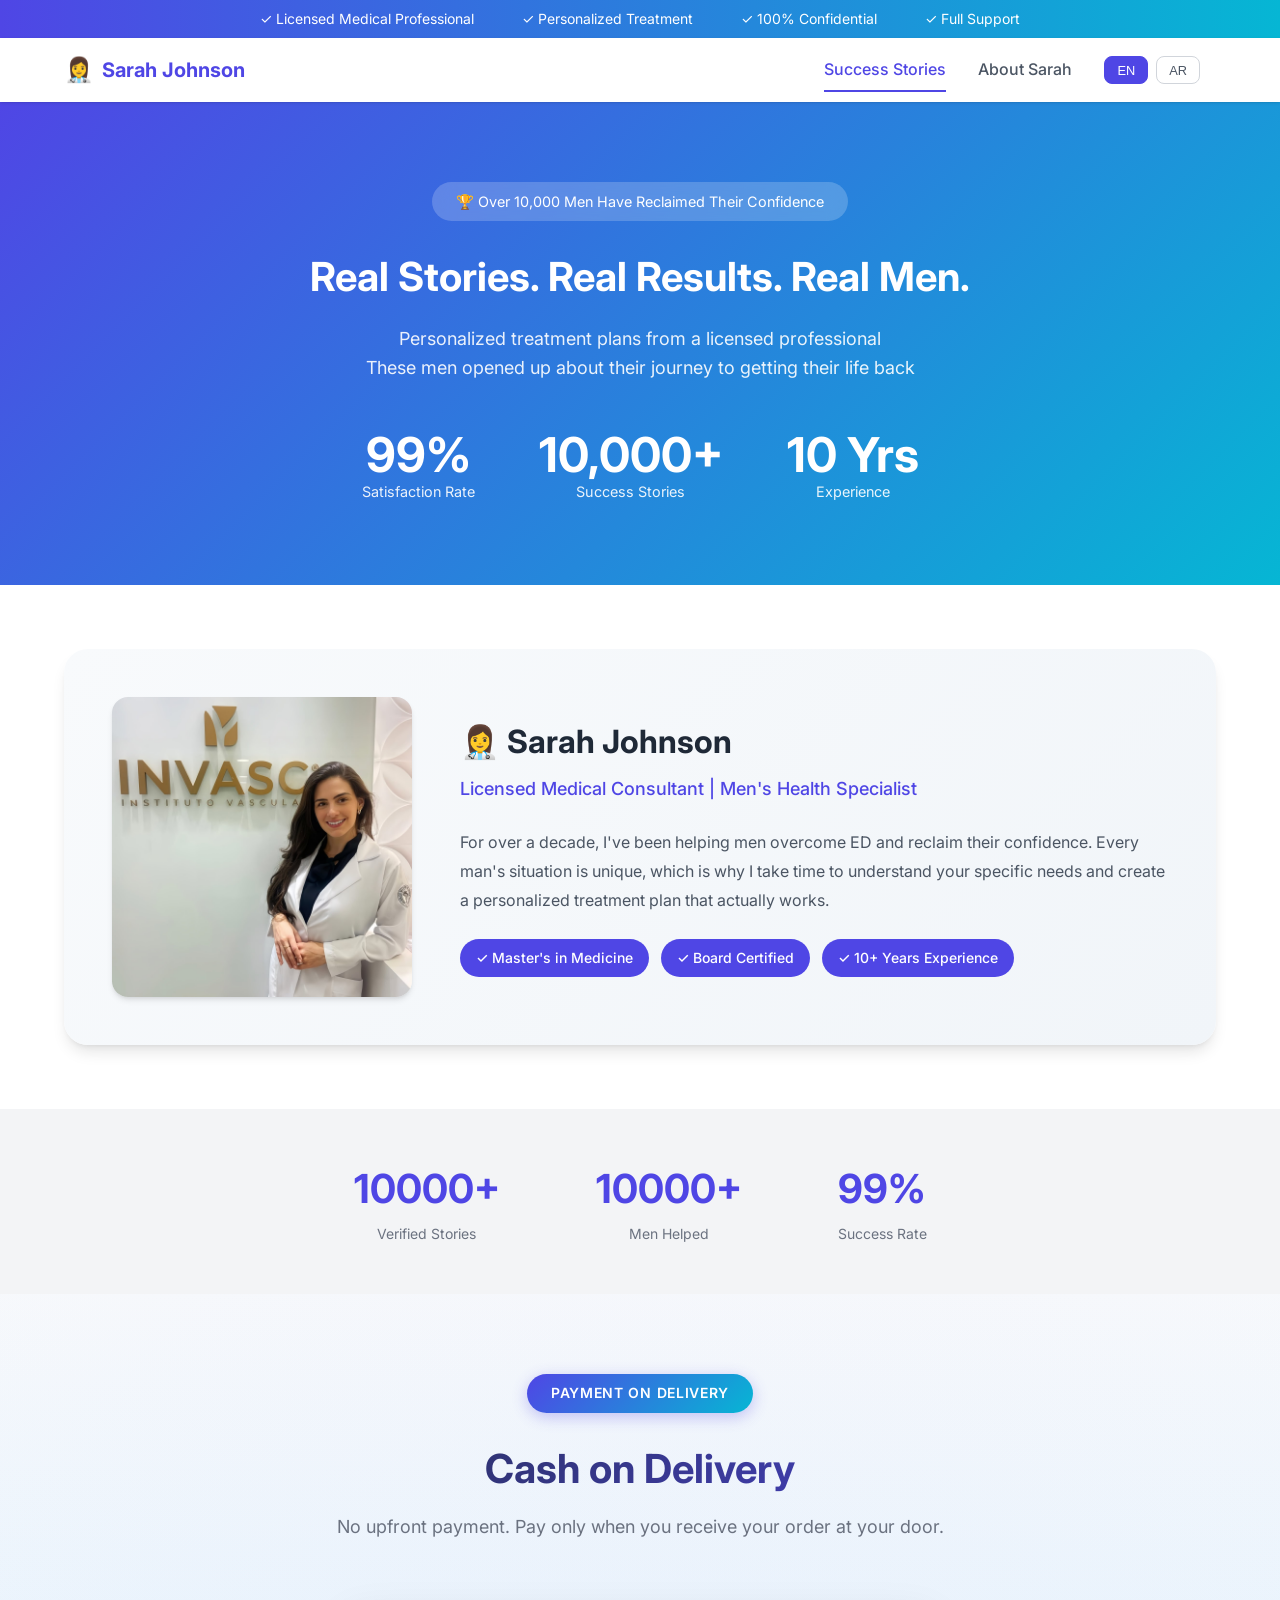
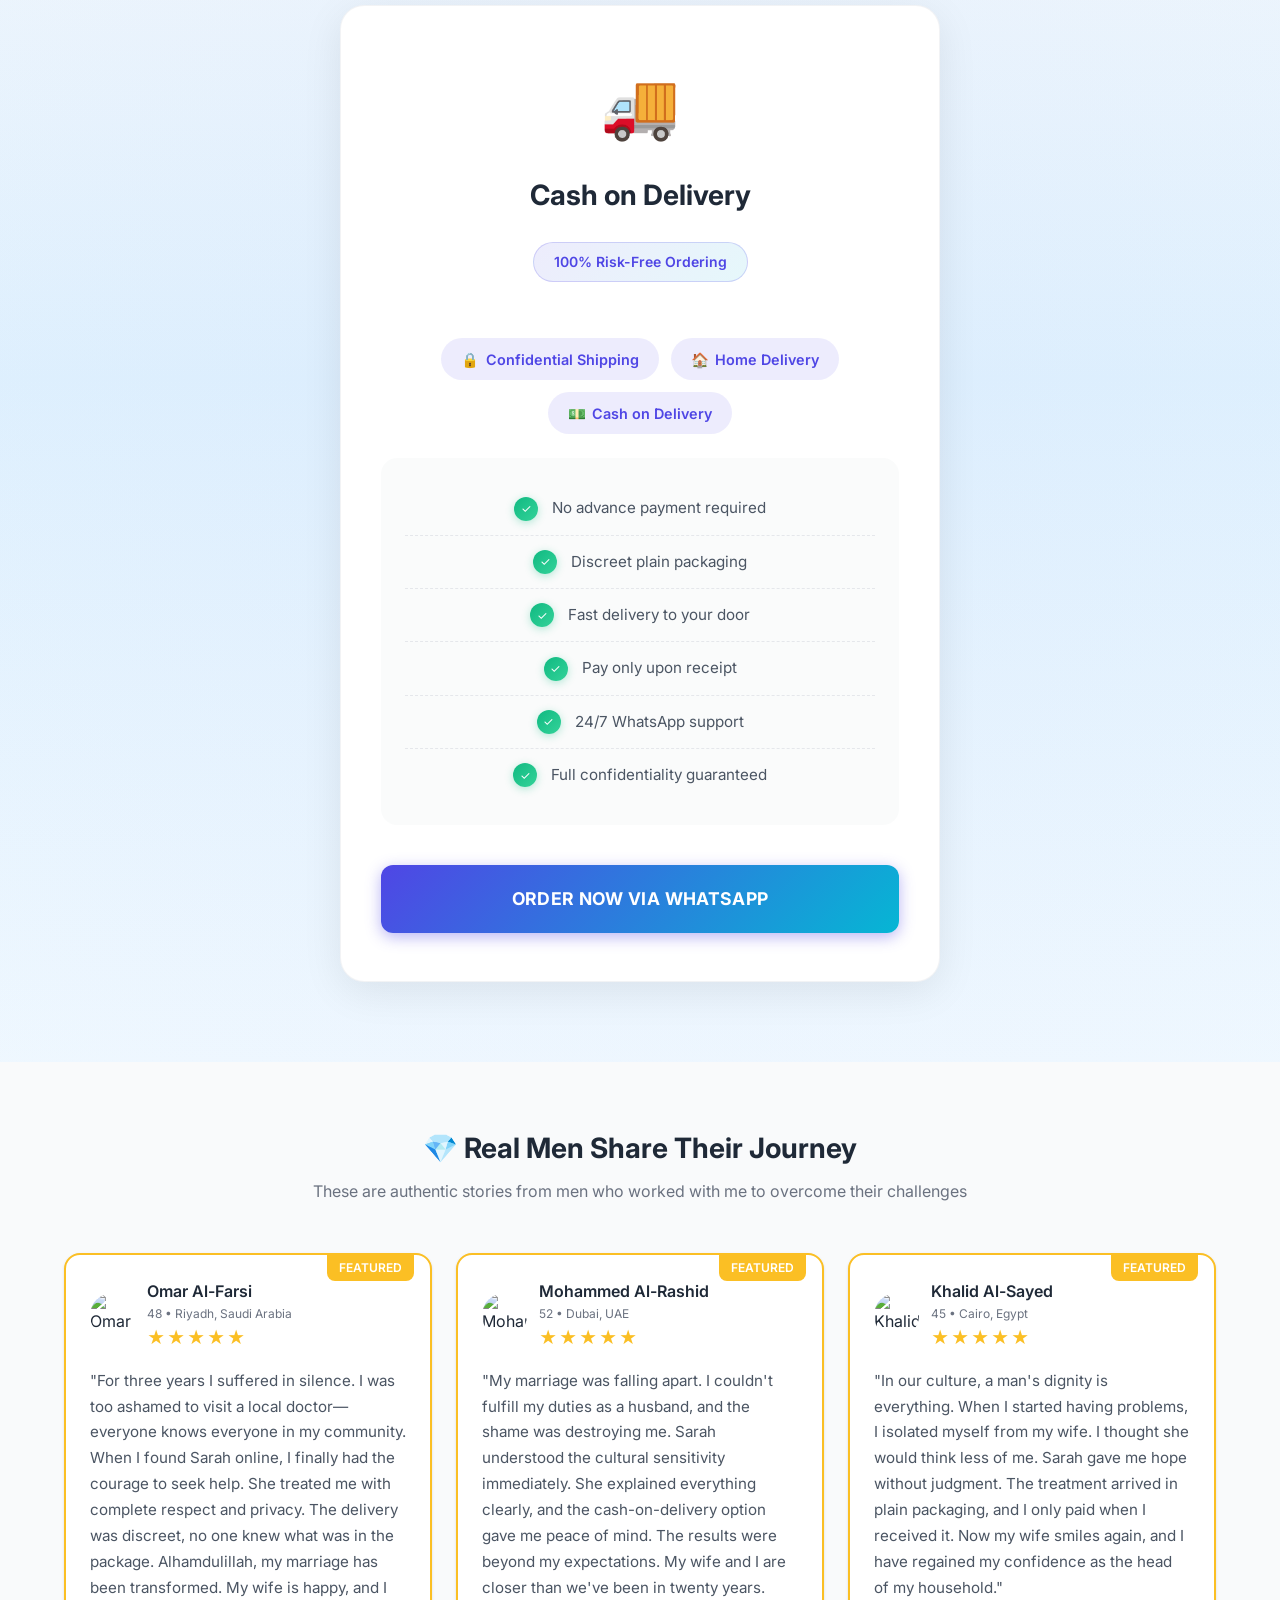
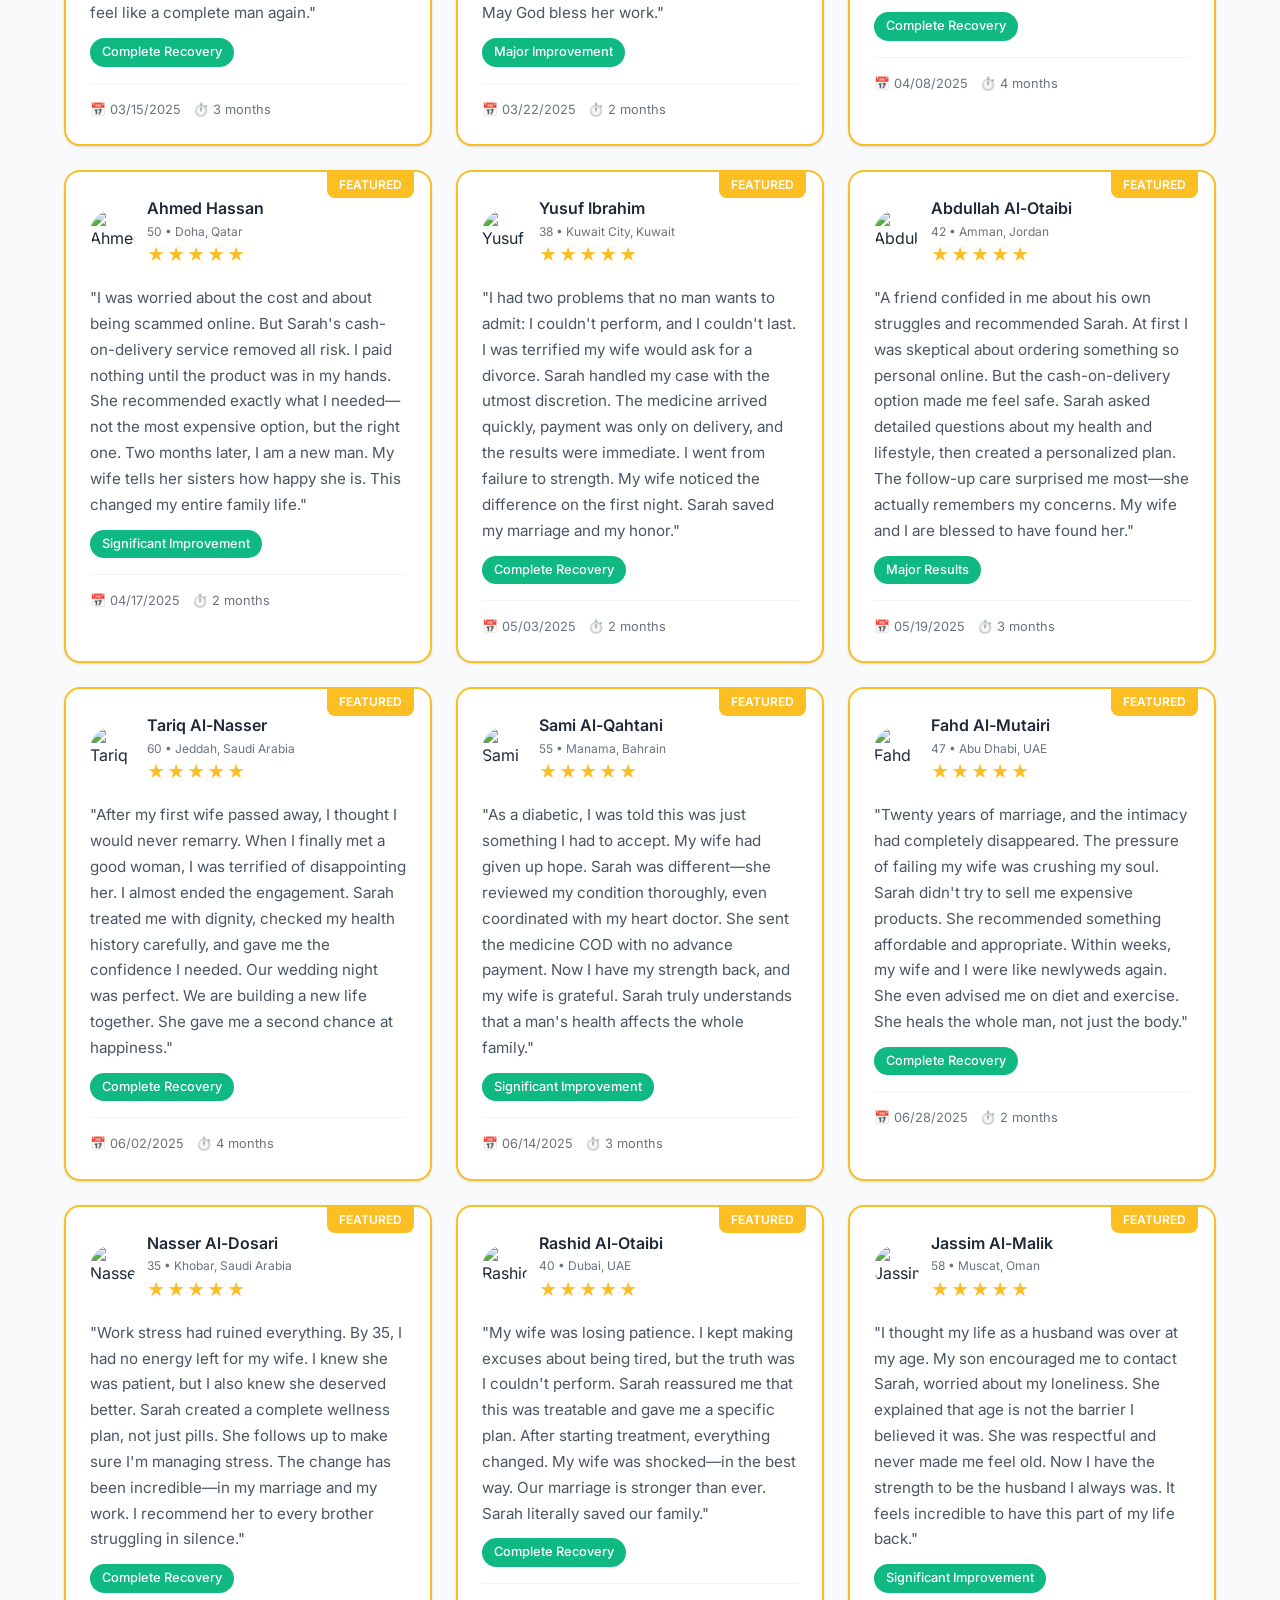
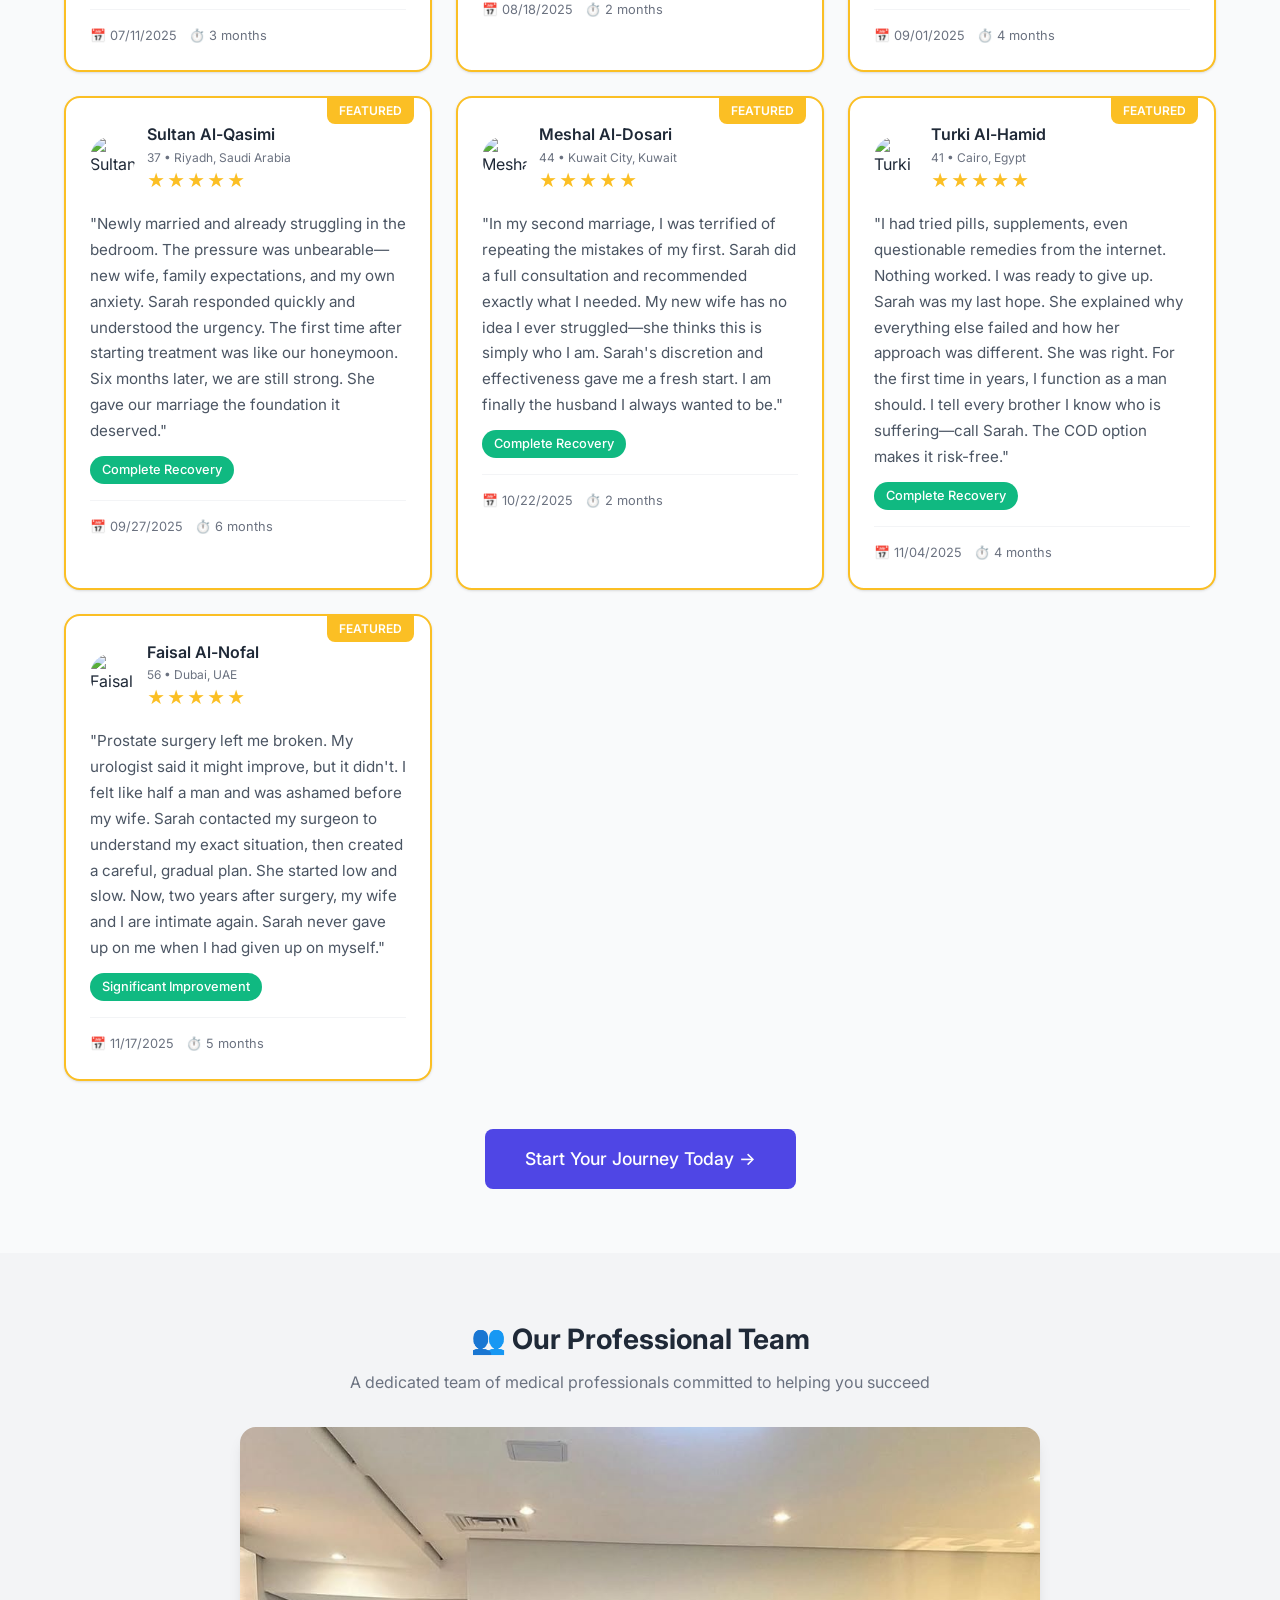
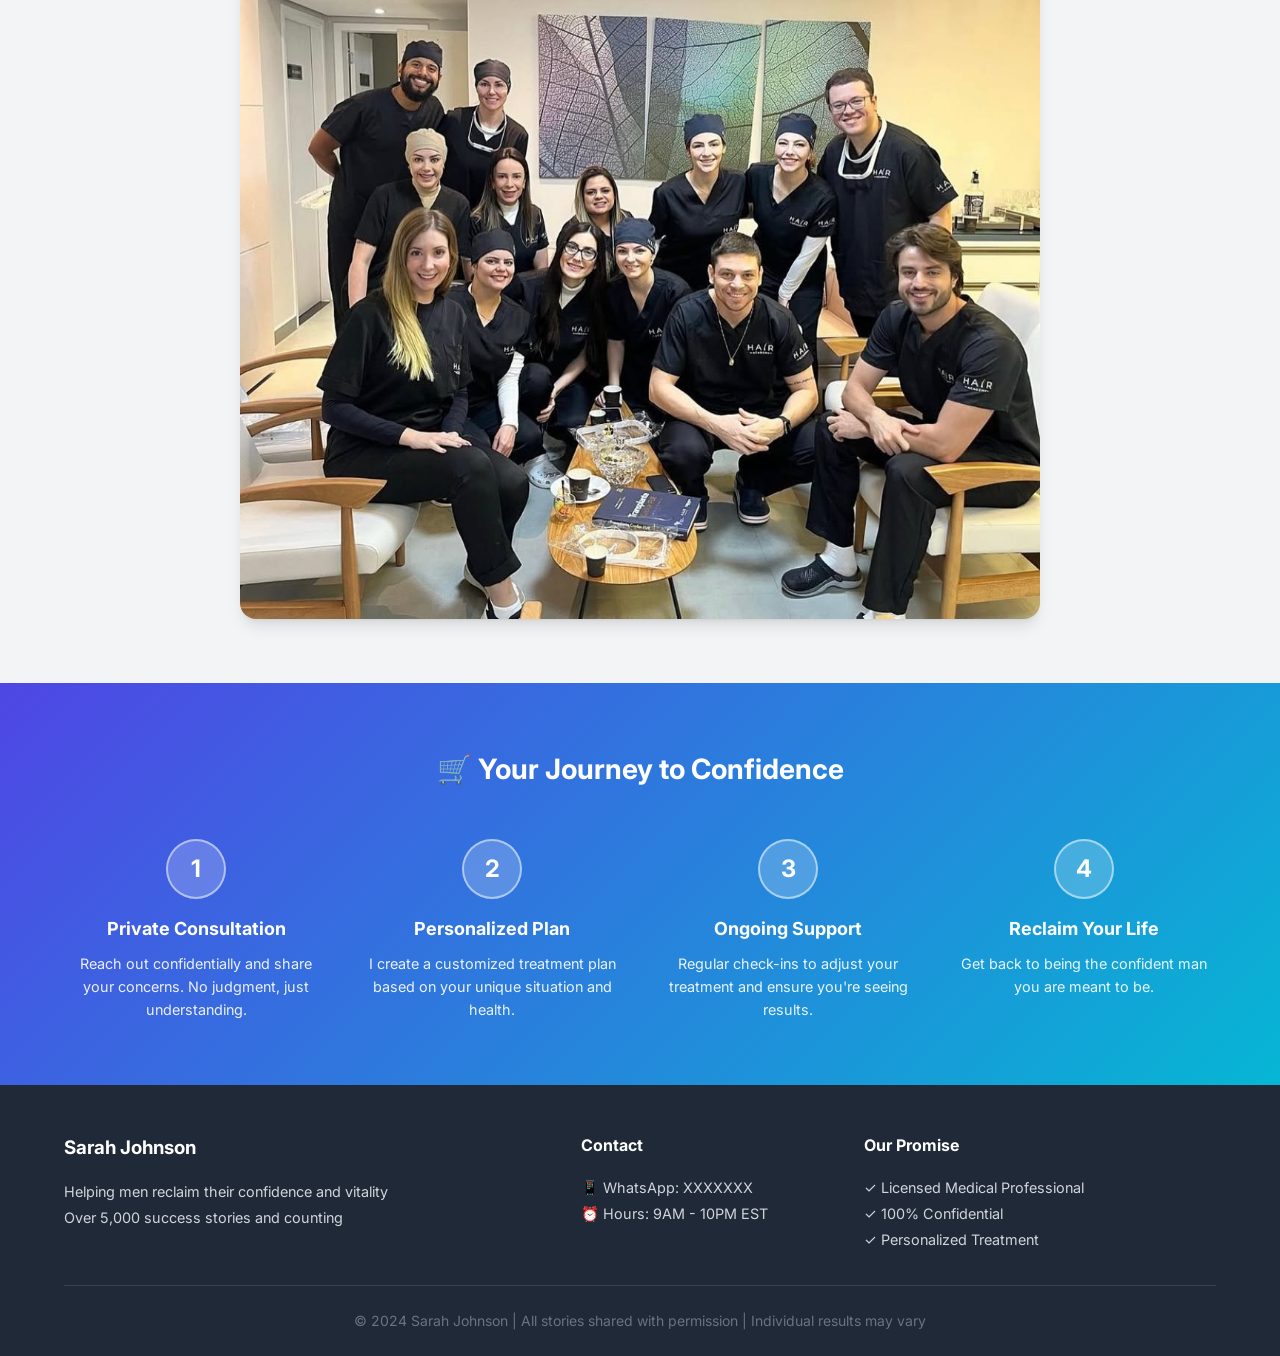
==== commit 5ad120bb: "Add cache busting, prominent COD badges with confidential shipping, and update to Arab-style avatars" ====
--- a/index.html
+++ b/index.html
@@ -4,7 +4,7 @@
     <meta charset="UTF-8">
     <meta name="viewport" content="width=device-width, initial-scale=1.0">
     <title>Sarah Johnson - Real Success Stories</title>
-    <link rel="stylesheet" href="styles.css">
+    <link rel="stylesheet" href="styles.css?v=3">
     <link href="https://fonts.googleapis.com/css2?family=Inter:wght@400;500;600;700&display=swap" rel="stylesheet">
 </head>
 <body>
@@ -122,6 +122,17 @@
                     <div style="font-size: 4rem; margin-bottom: 1rem;">🚚</div>
                     <h3 class="pricing-title" data-i18n="cod_title">Cash on Delivery</h3>
                     <div class="pricing-subtitle" data-i18n="cod_subtitle">100% Risk-Free Ordering</div>
+                    <div style="display: flex; justify-content: center; gap: 0.75rem; flex-wrap: wrap; margin: 1.5rem 0;">
+                        <div style="background: rgba(79, 70, 229, 0.1); color: var(--primary-color); padding: 0.6rem 1.25rem; border-radius: 2rem; font-weight: 600; font-size: 0.9rem; display: flex; align-items: center; gap: 0.4rem;">
+                            🔒 <span data-i18n="cod_badge1">Confidential Shipping</span>
+                        </div>
+                        <div style="background: rgba(79, 70, 229, 0.1); color: var(--primary-color); padding: 0.6rem 1.25rem; border-radius: 2rem; font-weight: 600; font-size: 0.9rem; display: flex; align-items: center; gap: 0.4rem;">
+                            🏠 <span data-i18n="cod_badge2">Home Delivery</span>
+                        </div>
+                        <div style="background: rgba(79, 70, 229, 0.1); color: var(--primary-color); padding: 0.6rem 1.25rem; border-radius: 2rem; font-weight: 600; font-size: 0.9rem; display: flex; align-items: center; gap: 0.4rem;">
+                            💵 <span data-i18n="cod_badge3">Cash on Delivery</span>
+                        </div>
+                    </div>
                     <ul class="pricing-features" style="text-align: center;">
                         <li style="justify-content: center;"><span class="check">✓</span> <span data-i18n="cod_feat1">No advance payment required</span></li>
                         <li style="justify-content: center;"><span class="check">✓</span> <span data-i18n="cod_feat2">Discreet plain packaging</span></li>
@@ -216,7 +227,7 @@
         </div>
     </footer>
 
-    <script src="data.js"></script>
-    <script src="app.js"></script>
+    <script src="data.js?v=3"></script>
+    <script src="app.js?v=3"></script>
 </body>
 </html>
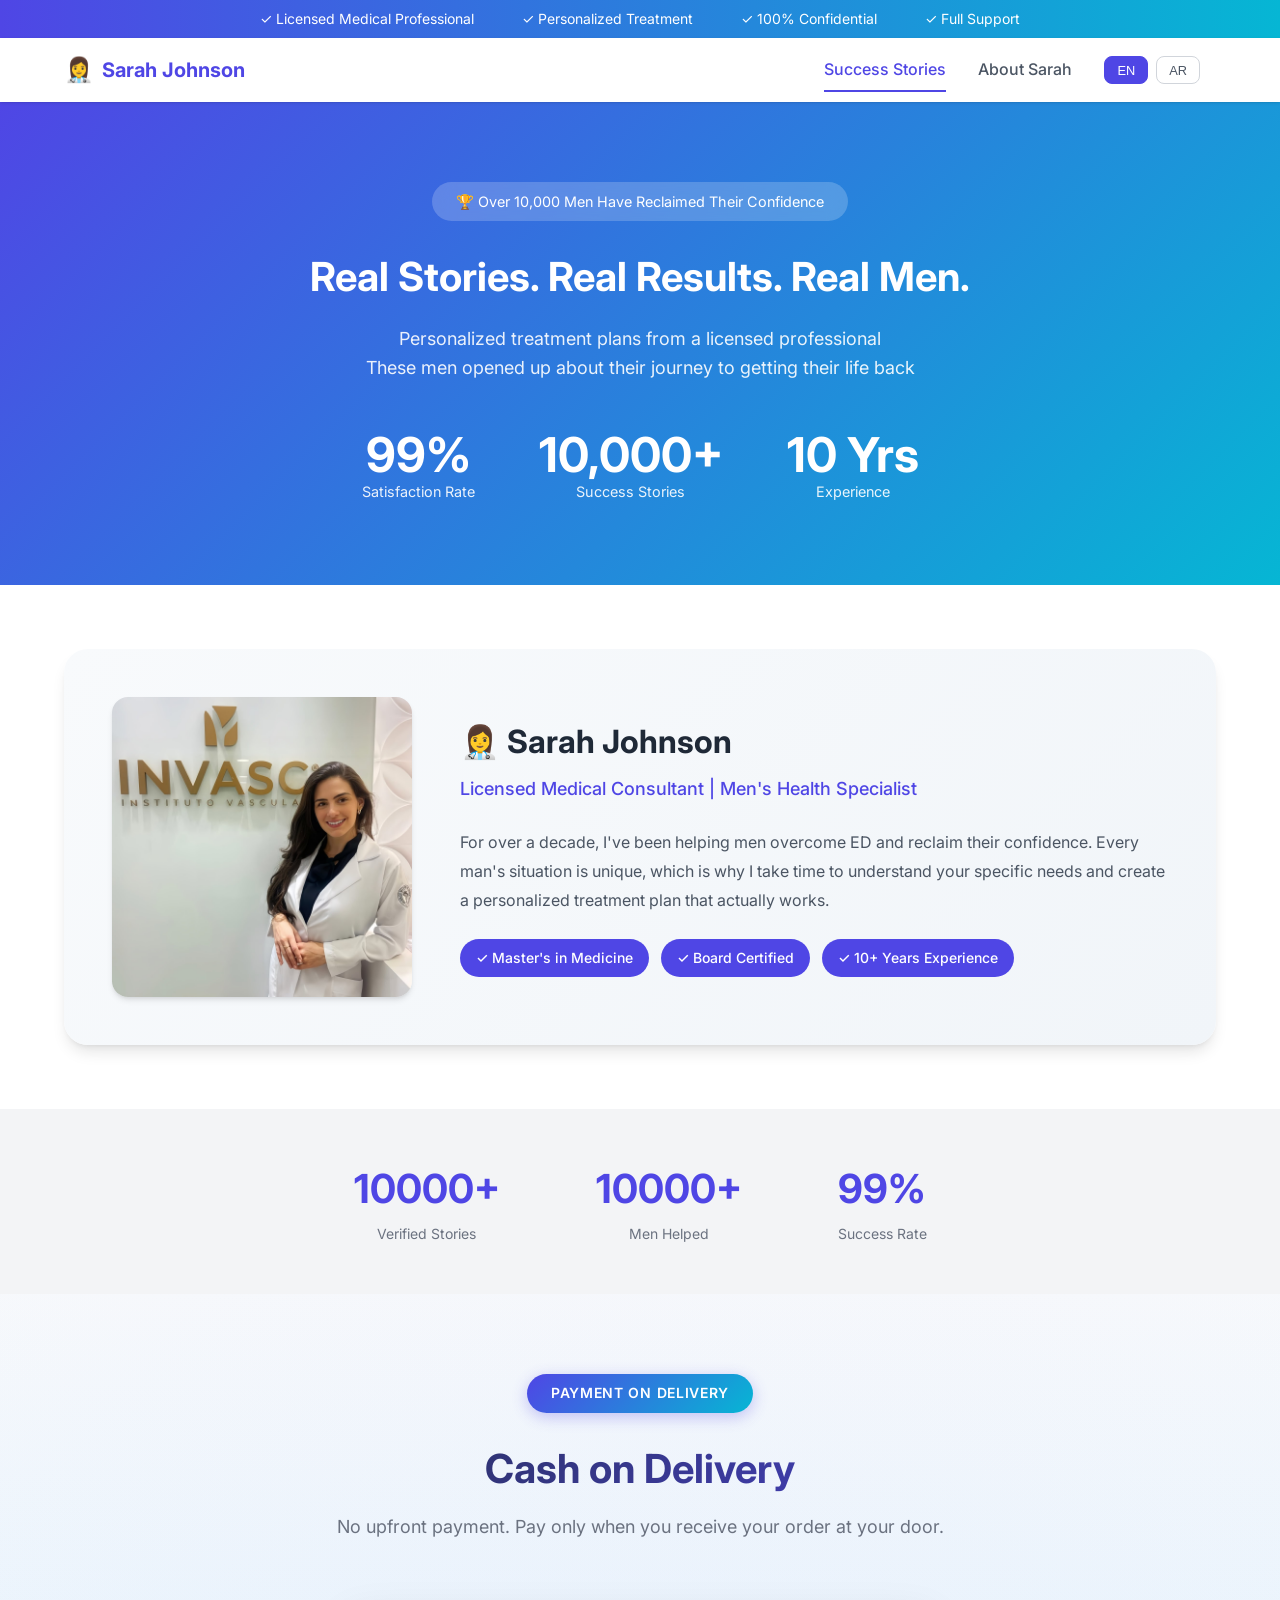
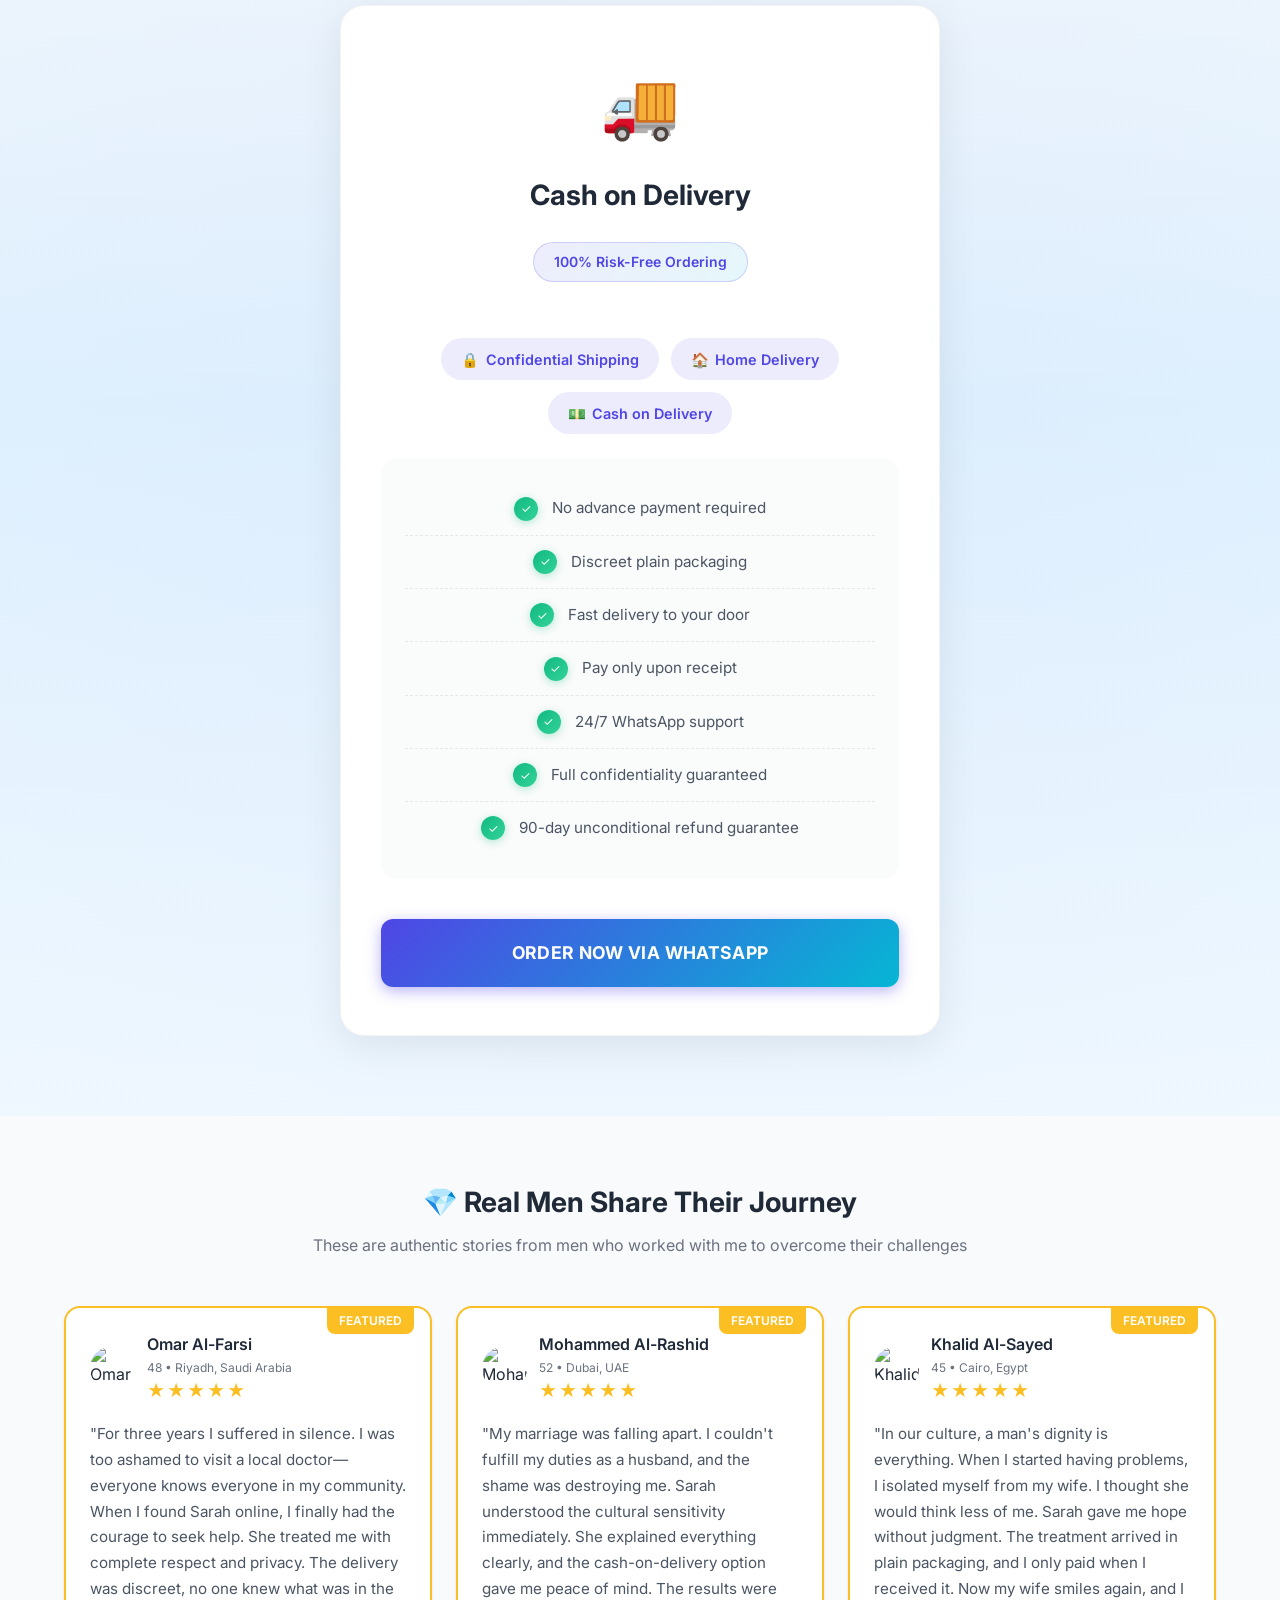
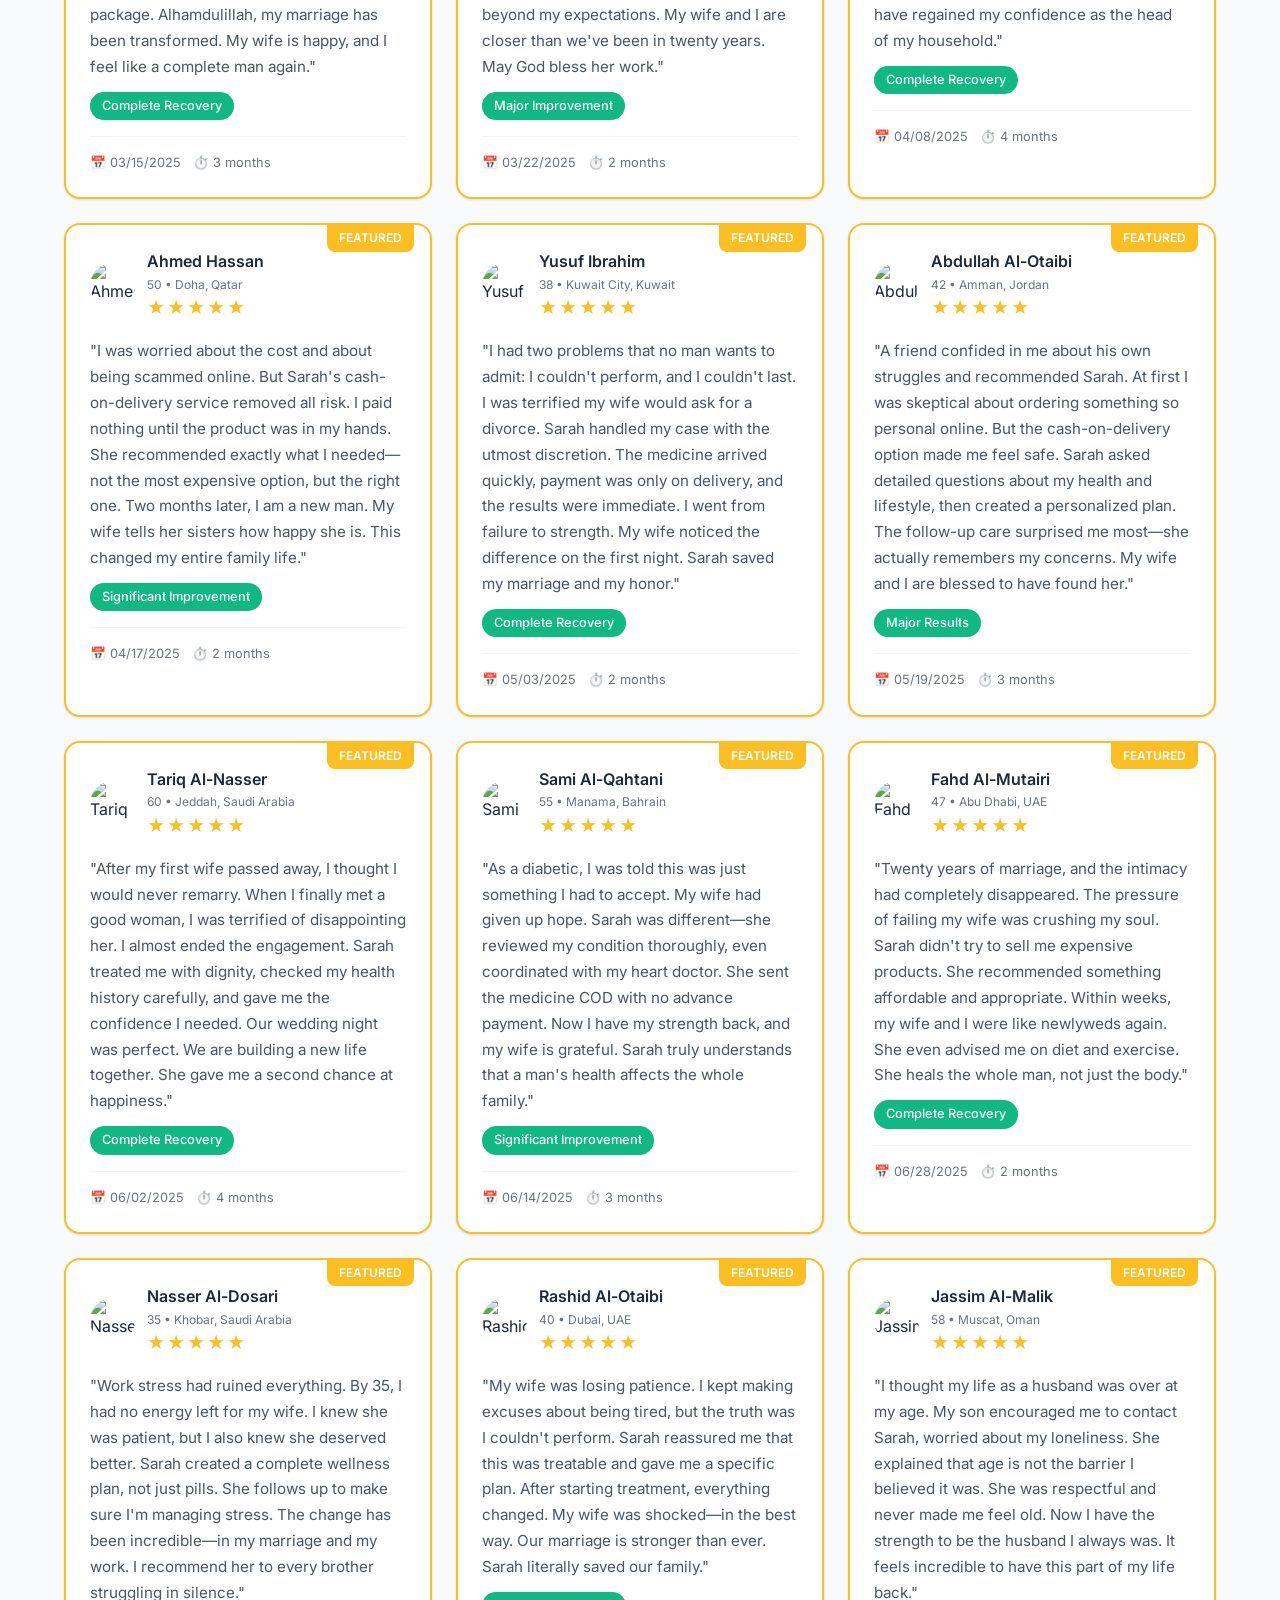
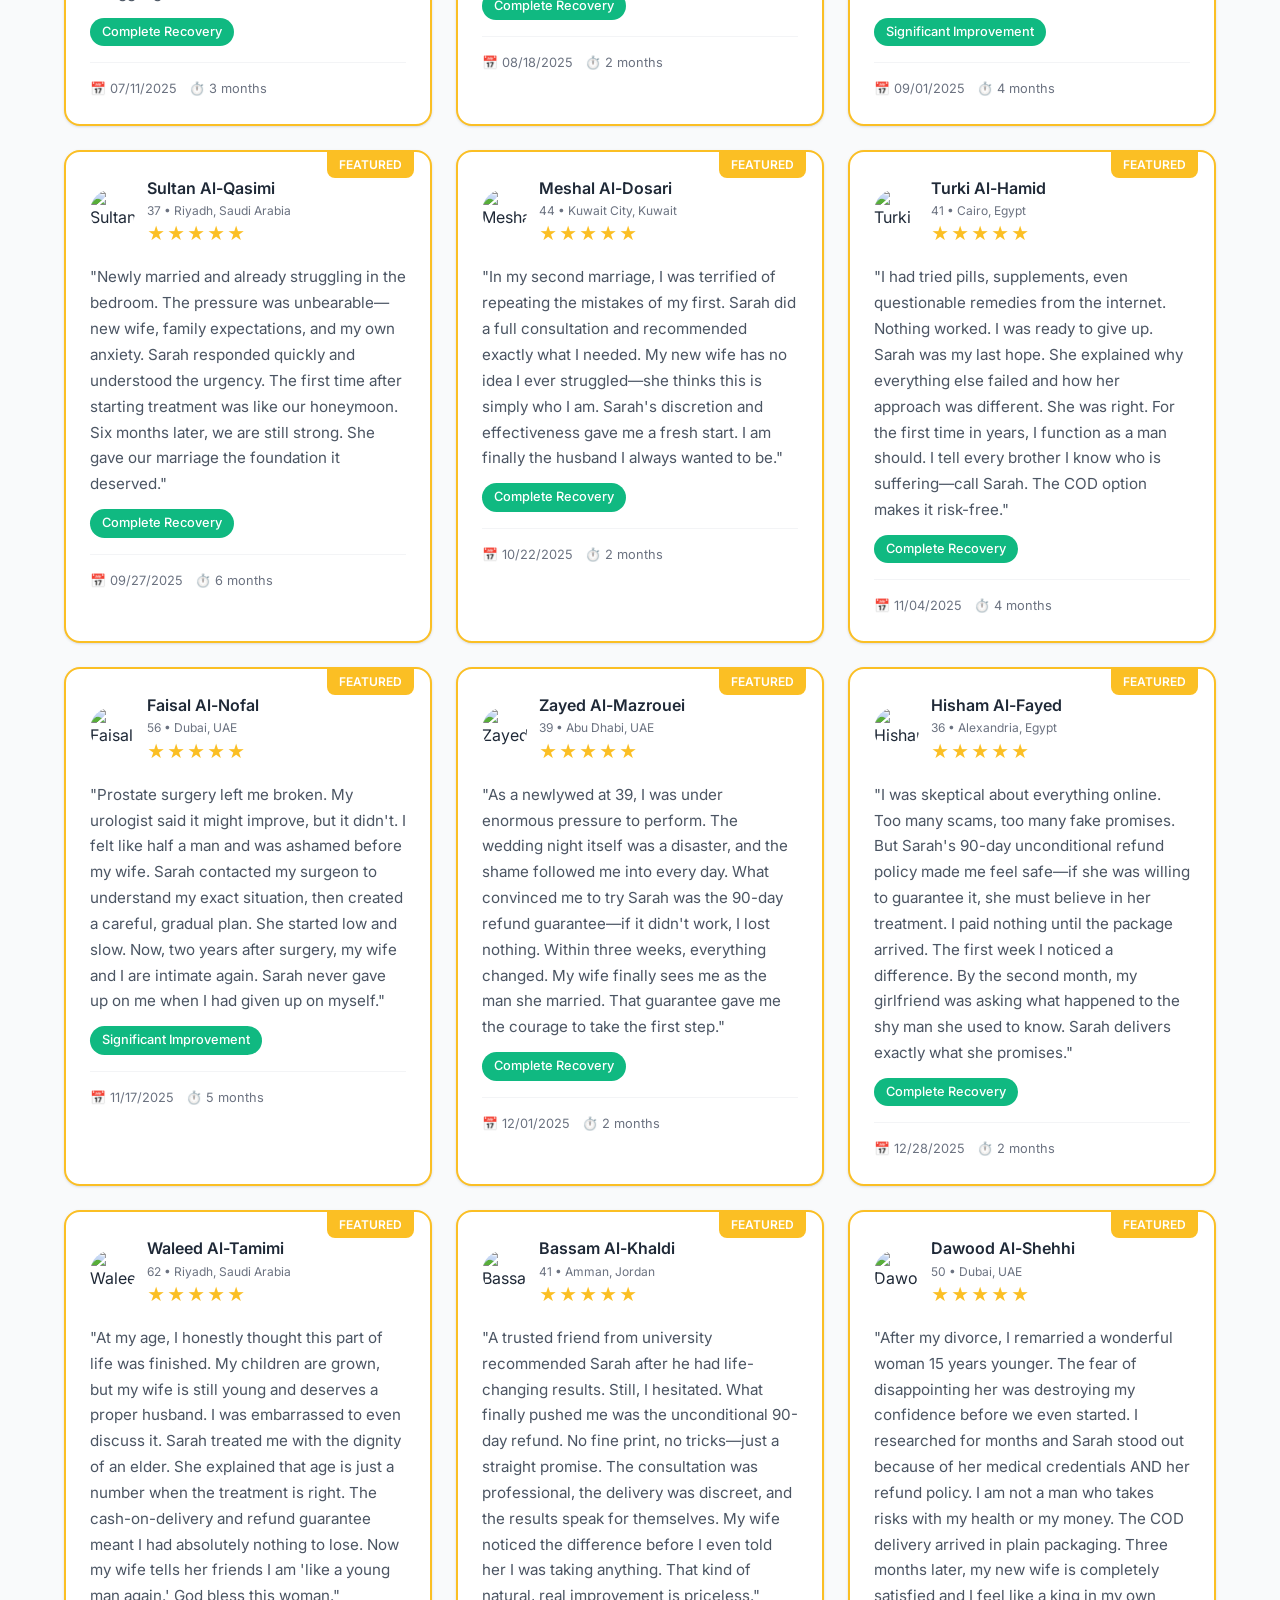
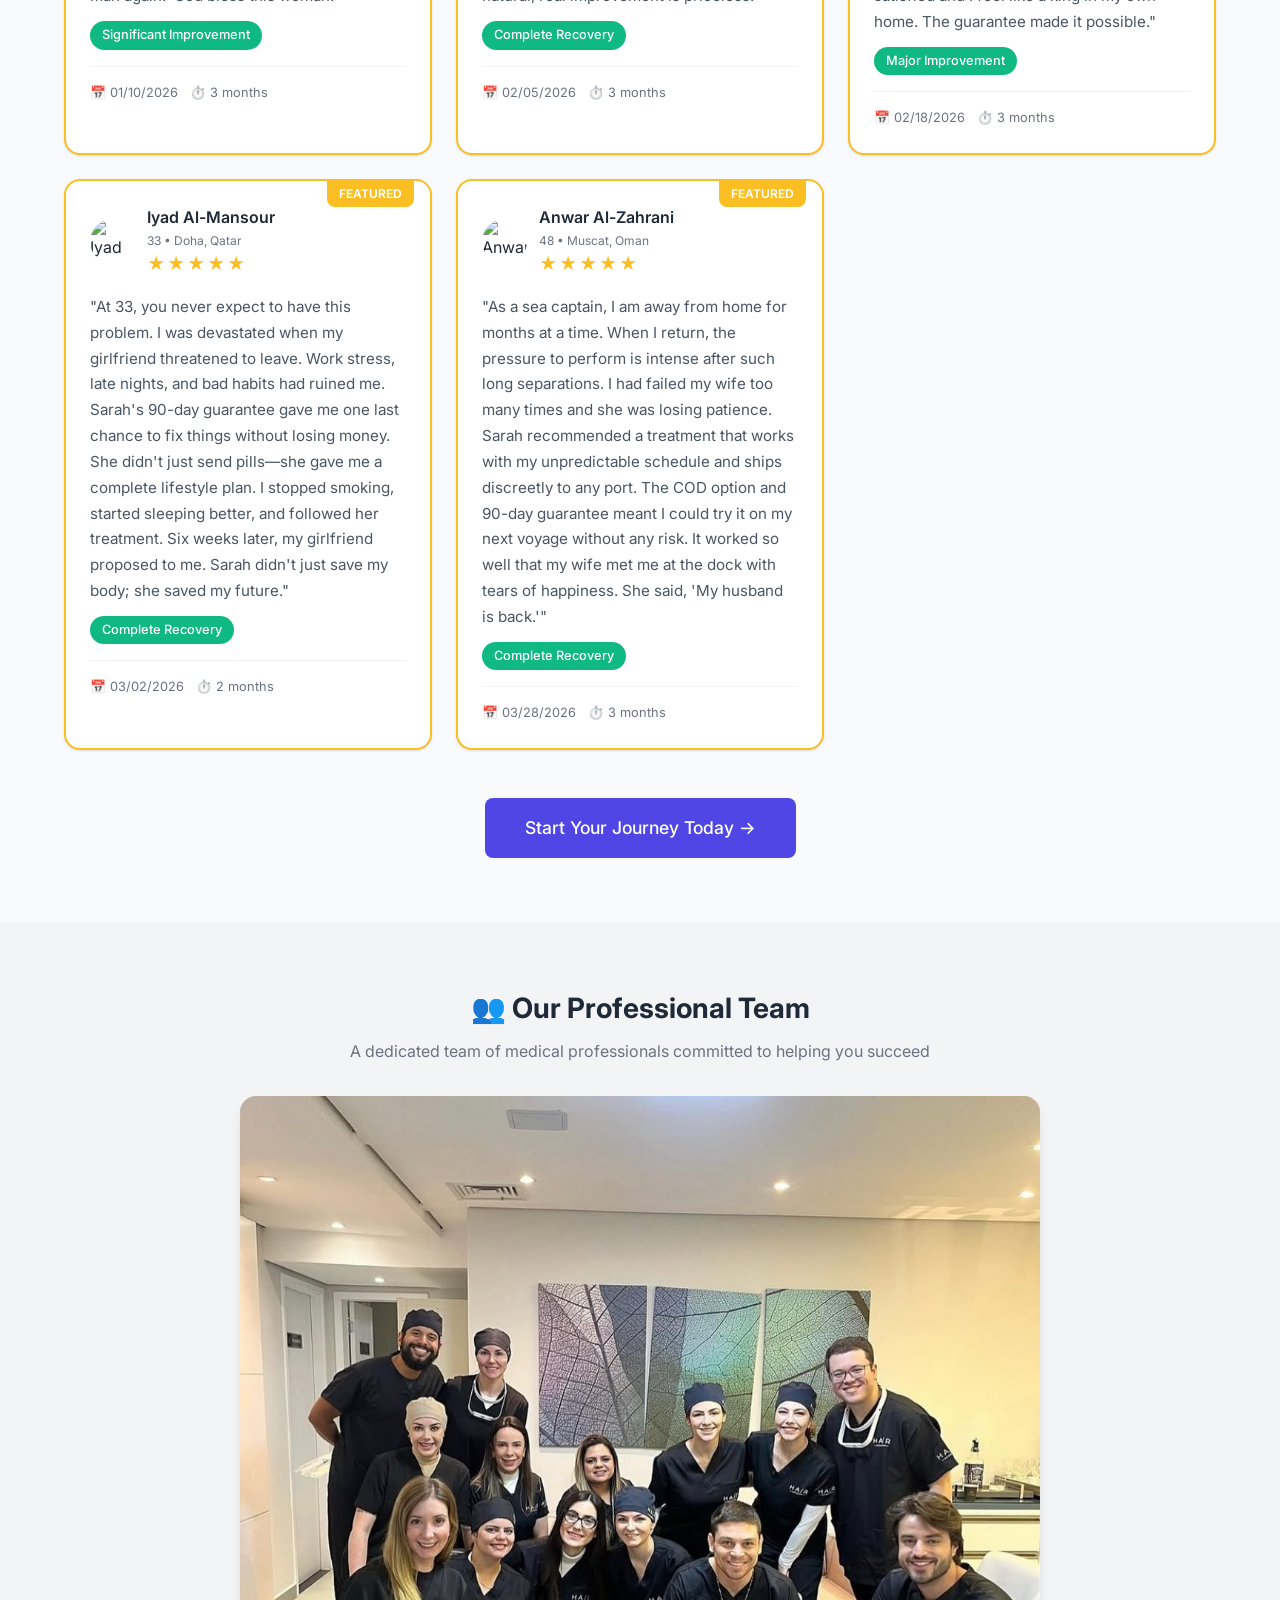
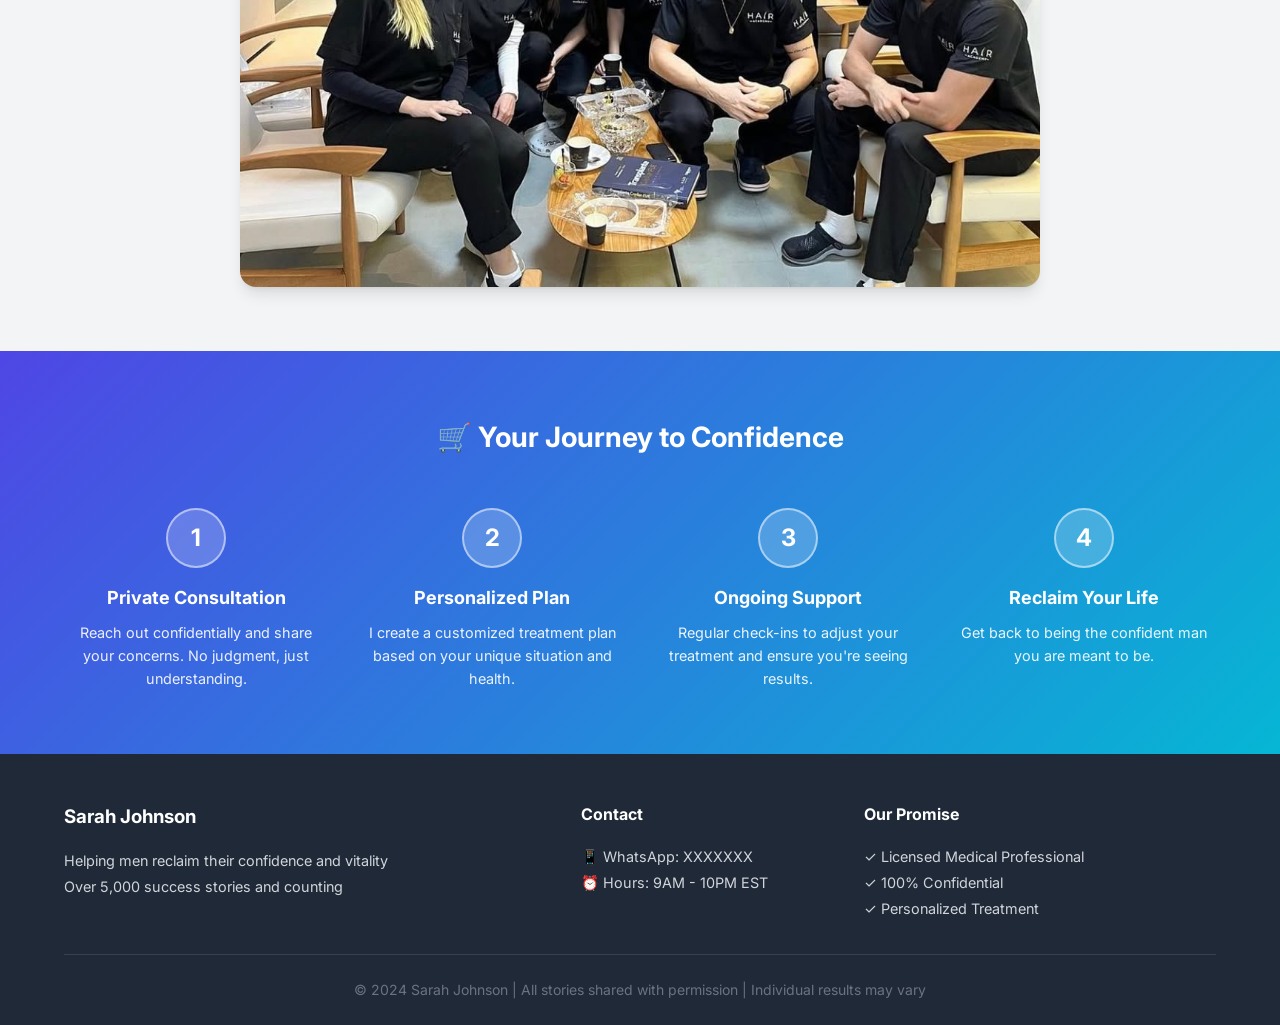
==== commit 9c692fd4: "Add 90-day refund guarantee to COD section, add 10 more authentic Arab reviews, fix AR badge transla" ====
--- a/index.html
+++ b/index.html
@@ -4,7 +4,7 @@
     <meta charset="UTF-8">
     <meta name="viewport" content="width=device-width, initial-scale=1.0">
     <title>Sarah Johnson - Real Success Stories</title>
-    <link rel="stylesheet" href="styles.css?v=3">
+    <link rel="stylesheet" href="styles.css?v=8">
     <link href="https://fonts.googleapis.com/css2?family=Inter:wght@400;500;600;700&display=swap" rel="stylesheet">
 </head>
 <body>
@@ -140,6 +140,7 @@
                         <li style="justify-content: center;"><span class="check">✓</span> <span data-i18n="cod_feat4">Pay only upon receipt</span></li>
                         <li style="justify-content: center;"><span class="check">✓</span> <span data-i18n="cod_feat5">24/7 WhatsApp support</span></li>
                         <li style="justify-content: center;"><span class="check">✓</span> <span data-i18n="cod_feat6">Full confidentiality guaranteed</span></li>
+                        <li style="justify-content: center;"><span class="check">✓</span> <span data-i18n="cod_feat7">90-day unconditional refund guarantee</span></li>
                     </ul>
                     <a href="#" class="pricing-btn pricing-btn-primary" onclick="alert(getTranslation('alert_contact', currentLang)); return false;" data-i18n="cod_btn">Order Now via WhatsApp</a>
                 </div>
@@ -227,7 +228,7 @@
         </div>
     </footer>
 
-    <script src="data.js?v=3"></script>
-    <script src="app.js?v=3"></script>
+    <script src="data.js?v=8"></script>
+    <script src="app.js?v=8"></script>
 </body>
 </html>
